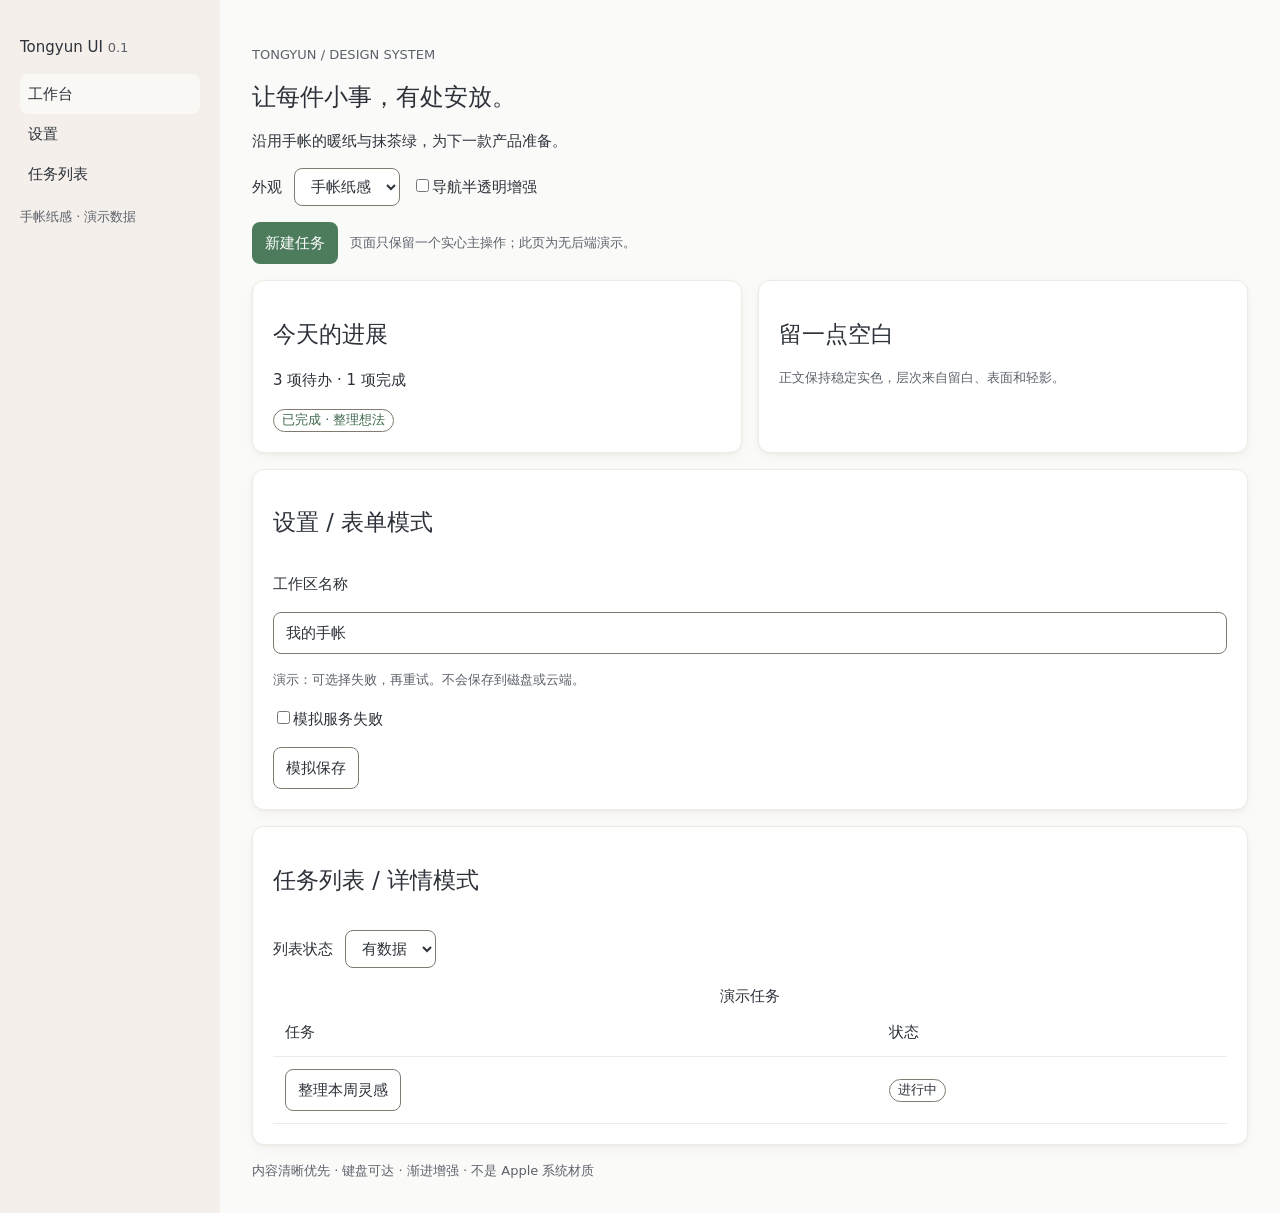
==== design-system/examples/index.html @ b2ad3ff0 "feat(scaffold): integrate lightweight Tongyun UI design system" ====
<!doctype html>
<html lang="zh-CN" data-ty-theme="paper" data-ty-material="solid">
<meta charset="utf-8"><meta name="viewport" content="width=device-width,initial-scale=1"><title>Tongyun UI · v0.1</title>
<link rel="stylesheet" href="../tokens/tokens.css"><link rel="stylesheet" href="../components/ui.css">
<body class="ty-root" style="margin:0"><div class="ty-shell">
<nav class="ty-sidebar ty-chrome" aria-label="主导航"><p>Tongyun UI <span class="ty-muted">0.1</span></p><a href="#workspace" aria-current="page">工作台</a><a href="#settings">设置</a><a href="#tasks">任务列表</a><p class="ty-muted">手帐纸感 · 演示数据</p></nav>
<main class="ty-main ty-stack"><header id="workspace"><p class="ty-muted">TONGYUN / DESIGN SYSTEM</p><h1>让每件小事，有处安放。</h1><p>沿用手帐的暖纸与抹茶绿，为下一款产品准备。</p><div class="ty-row"><label for="theme">外观</label><select class="ty-select" style="width:auto" id="theme"><option value="paper">手帐纸感</option><option value="paper-dark">手帐深色</option><option value="desktop">桌面暖炭</option><option value="cloud">云芽阅读</option></select><label><input id="material" type="checkbox">导航半透明增强</label></div></header>
<div class="ty-row"><button class="ty-button" data-variant="primary" id="open">新建任务</button><span class="ty-muted">页面只保留一个实心主操作；此页为无后端演示。</span></div>
<div class="ty-grid"><section class="ty-card"><h2>今天的进展</h2><p>3 项待办 · 1 项完成</p><span class="ty-status" data-state="done">已完成 · 整理想法</span></section><section class="ty-card"><h2>留一点空白</h2><p class="ty-muted">正文保持稳定实色，层次来自留白、表面和轻影。</p></section></div>
<section id="settings" class="ty-card ty-stack" aria-labelledby="settings-title"><h2 id="settings-title">设置 / 表单模式</h2><form id="form" class="ty-stack"><label for="name">工作区名称</label><input class="ty-input" id="name" name="name" value="我的手帐" required aria-describedby="name-help feedback"><span id="name-help" class="ty-muted">演示：可选择失败，再重试。不会保存到磁盘或云端。</span><label><input id="fail" type="checkbox">模拟服务失败</label><div class="ty-row"><button class="ty-button" id="save" type="submit">模拟保存</button><p id="feedback" role="status" aria-live="polite"></p></div></form></section>
<section id="tasks" class="ty-card ty-stack" aria-labelledby="tasks-title"><h2 id="tasks-title">任务列表 / 详情模式</h2><div class="ty-row"><label for="state">列表状态</label><select class="ty-select" style="width:auto" id="state"><option value="ready">有数据</option><option value="loading">加载中</option><option value="empty">空状态</option><option value="error">失败</option></select></div><div id="results" aria-live="polite"></div><section id="detail" class="ty-card" hidden tabindex="-1"><h3>详情 · 整理本周灵感</h3><p>演示任务，不关联真实手帐数据。</p><button id="back" class="ty-button">返回列表</button></section></section>
<footer class="ty-muted">内容清晰优先 · 键盘可达 · 渐进增强 · 不是 Apple 系统材质</footer>
</main></div>
<dialog class="ty-dialog" aria-labelledby="dialog-title" id="dialog"><form method="dialog" class="ty-stack"><h2 id="dialog-title">新建任务 · 演示</h2><label for="task-title">任务标题</label><input class="ty-input" id="task-title" autofocus placeholder="写下一个想法"><p class="ty-muted">此处只演示对话框与焦点恢复，不提交任务。</p><button class="ty-button" value="close">关闭</button></form></dialog>
<script type="module">
const $=s=>document.querySelector(s); const root=document.documentElement;
$('#theme').addEventListener('change',e=>root.dataset.tyTheme=e.target.value);
$('#material').addEventListener('change',e=>root.dataset.tyMaterial=e.target.checked?'translucent':'solid');
$('#open').addEventListener('click',()=>$('#dialog').showModal());
$('#dialog').addEventListener('close',()=>$('#open').focus());
$('#form').addEventListener('submit',async e=>{e.preventDefault();const button=$('#save');if(button.disabled)return;const fail=$('#fail').checked;button.disabled=true;button.setAttribute('aria-busy','true');$('#form').setAttribute('aria-busy','true');$('#feedback').textContent='模拟处理中…';await new Promise(r=>setTimeout(r,300));$('#feedback').textContent=fail?'模拟失败：输入已保留，请取消失败选项后重试。':'模拟完成：未连接后端，未持久化。';$('#feedback').className=fail?'ty-error':'';button.disabled=false;button.removeAttribute('aria-busy');$('#form').removeAttribute('aria-busy');});
const ready='<div class="ty-table-wrap"><table class="ty-table"><caption>演示任务</caption><thead><tr><th scope="col">任务</th><th scope="col">状态</th></tr></thead><tbody><tr><td><button class="ty-button" id="detail-open">整理本周灵感</button></td><td><span class="ty-status">进行中</span></td></tr></tbody></table></div>';
function render(){const state=$('#state').value;$('#results').setAttribute('aria-busy',String(state==='loading'));$('#results').innerHTML=state==='ready'?ready:state==='empty'?'<p>暂无任务。可以从页面上方新建任务。</p>':state==='loading'?'<p role="status">正在加载演示任务…</p>':'<p class="ty-error">模拟加载失败，当前设置已保留。</p><button class="ty-button" id="retry">重试</button>';$('#detail').hidden=true;}
$('#state').addEventListener('change',render);$('#results').addEventListener('click',e=>{if(e.target.id==='retry'){$('#state').value='ready';render();$('#detail-open').focus();}if(e.target.id==='detail-open'){$('#detail').hidden=false;$('#detail').focus();}});$('#back').addEventListener('click',()=>{$('#detail').hidden=true;$('#detail-open').focus();});render();
</script></body></html>
---- design-system/tokens/tokens.css ----
/* Generated by scripts/build-tokens.mjs; edit tokens.json. No global theme default. */
:where([data-ty-theme]) {
  --ty-font-sans: system-ui, -apple-system, "PingFang SC", "Microsoft YaHei", sans-serif;
  --ty-font-mono: ui-monospace, "SF Mono", Menlo, Consolas, "PingFang SC", "Microsoft YaHei";
  --ty-space-1: 4px;
  --ty-space-2: 8px;
  --ty-space-3: 12px;
  --ty-space-4: 16px;
  --ty-space-5: 20px;
  --ty-space-6: 24px;
  --ty-space-8: 32px;
  --ty-radius-control: 8px;
  --ty-radius-card: 12px;
  --ty-radius-panel: 20px;
  --ty-radius-pill: 999px;
  --ty-text-meta: 0.8125rem;
  --ty-text-body: 0.9375rem;
  --ty-text-title: 1.5rem;
  --ty-duration-fast: 100ms;
  --ty-duration-normal: 200ms;
  --ty-duration-slow: 300ms;
  --ty-ease: cubic-bezier(0.4, 0, 0.2, 1);
  --ty-control-height: 36px;
  --ty-target-touch: 44px;
  --ty-button-bg: var(--ty-accent);
  --ty-button-hover: var(--ty-accent-hover);
  --ty-button-text: var(--ty-on-accent);
  --ty-input-border: var(--ty-control-border);
  --ty-card-bg: var(--ty-card);
}
[data-ty-theme="paper"] {
  --ty-palette-paper-canvas: #FAFAF8;
  --ty-palette-paper-surface: #F4EFEA;
  --ty-palette-paper-card: #FFFFFF;
  --ty-palette-paper-raised: #FAF8F5;
  --ty-palette-paper-text: #2D323A;
  --ty-palette-paper-muted: #5C626B;
  --ty-palette-paper-border: #EFEBE4;
  --ty-palette-paper-control-border: #817A70;
  --ty-palette-paper-accent: #4D7C5D;
  --ty-palette-paper-accent-hover: #3F684C;
  --ty-palette-paper-on-accent: #FFFFFF;
  --ty-palette-paper-danger: #9C3541;
  --ty-palette-paper-success: #3F684C;
  --ty-palette-paper-shadow: 0 1px 3px #4632140A, 0 4px 12px -2px #4632140F;
  --ty-canvas: var(--ty-palette-paper-canvas);
  --ty-surface: var(--ty-palette-paper-surface);
  --ty-card: var(--ty-palette-paper-card);
  --ty-raised: var(--ty-palette-paper-raised);
  --ty-text: var(--ty-palette-paper-text);
  --ty-muted: var(--ty-palette-paper-muted);
  --ty-border: var(--ty-palette-paper-border);
  --ty-control-border: var(--ty-palette-paper-control-border);
  --ty-accent: var(--ty-palette-paper-accent);
  --ty-accent-hover: var(--ty-palette-paper-accent-hover);
  --ty-on-accent: var(--ty-palette-paper-on-accent);
  --ty-danger: var(--ty-palette-paper-danger);
  --ty-success: var(--ty-palette-paper-success);
  --ty-shadow: var(--ty-palette-paper-shadow);
}
[data-ty-theme="paper-dark"] {
  --ty-palette-paper-dark-canvas: #121214;
  --ty-palette-paper-dark-surface: #16171B;
  --ty-palette-paper-dark-card: #1E1F23;
  --ty-palette-paper-dark-raised: #252830;
  --ty-palette-paper-dark-text: #E3E4E6;
  --ty-palette-paper-dark-muted: #B2B5BD;
  --ty-palette-paper-dark-border: #FFFFFF14;
  --ty-palette-paper-dark-control-border: #858891;
  --ty-palette-paper-dark-accent: #78C496;
  --ty-palette-paper-dark-accent-hover: #91D3AA;
  --ty-palette-paper-dark-on-accent: #121214;
  --ty-palette-paper-dark-danger: #F2A1A9;
  --ty-palette-paper-dark-success: #91D3AA;
  --ty-palette-paper-dark-shadow: 0 4px 14px #00000040;
  --ty-canvas: var(--ty-palette-paper-dark-canvas);
  --ty-surface: var(--ty-palette-paper-dark-surface);
  --ty-card: var(--ty-palette-paper-dark-card);
  --ty-raised: var(--ty-palette-paper-dark-raised);
  --ty-text: var(--ty-palette-paper-dark-text);
  --ty-muted: var(--ty-palette-paper-dark-muted);
  --ty-border: var(--ty-palette-paper-dark-border);
  --ty-control-border: var(--ty-palette-paper-dark-control-border);
  --ty-accent: var(--ty-palette-paper-dark-accent);
  --ty-accent-hover: var(--ty-palette-paper-dark-accent-hover);
  --ty-on-accent: var(--ty-palette-paper-dark-on-accent);
  --ty-danger: var(--ty-palette-paper-dark-danger);
  --ty-success: var(--ty-palette-paper-dark-success);
  --ty-shadow: var(--ty-palette-paper-dark-shadow);
}
[data-ty-theme="desktop"] {
  --ty-palette-desktop-canvas: #1A1714;
  --ty-palette-desktop-surface: #221F1B;
  --ty-palette-desktop-card: #2A2622;
  --ty-palette-desktop-raised: #342F2A;
  --ty-palette-desktop-text: #F6F0E6;
  --ty-palette-desktop-muted: #C4B8A8;
  --ty-palette-desktop-border: #3E3832;
  --ty-palette-desktop-control-border: #9A8E80;
  --ty-palette-desktop-accent: #A4C48C;
  --ty-palette-desktop-accent-hover: #7EA56A;
  --ty-palette-desktop-on-accent: #1A1714;
  --ty-palette-desktop-danger: #F2A1A9;
  --ty-palette-desktop-success: #C5D7B6;
  --ty-palette-desktop-shadow: none;
  --ty-canvas: var(--ty-palette-desktop-canvas);
  --ty-surface: var(--ty-palette-desktop-surface);
  --ty-card: var(--ty-palette-desktop-card);
  --ty-raised: var(--ty-palette-desktop-raised);
  --ty-text: var(--ty-palette-desktop-text);
  --ty-muted: var(--ty-palette-desktop-muted);
  --ty-border: var(--ty-palette-desktop-border);
  --ty-control-border: var(--ty-palette-desktop-control-border);
  --ty-accent: var(--ty-palette-desktop-accent);
  --ty-accent-hover: var(--ty-palette-desktop-accent-hover);
  --ty-on-accent: var(--ty-palette-desktop-on-accent);
  --ty-danger: var(--ty-palette-desktop-danger);
  --ty-success: var(--ty-palette-desktop-success);
  --ty-shadow: var(--ty-palette-desktop-shadow);
}
[data-ty-theme="cloud"] {
  --ty-palette-cloud-canvas: #FCF4E1;
  --ty-palette-cloud-surface: #F3E6CC;
  --ty-palette-cloud-card: #FFFBF3;
  --ty-palette-cloud-raised: #FFFFFF;
  --ty-palette-cloud-text: #2C261C;
  --ty-palette-cloud-muted: #5C5144;
  --ty-palette-cloud-border: #E4D3B8;
  --ty-palette-cloud-control-border: #8A7B6A;
  --ty-palette-cloud-accent: #FDC89C;
  --ty-palette-cloud-accent-hover: #E8B888;
  --ty-palette-cloud-on-accent: #2C261C;
  --ty-palette-cloud-danger: #9C3541;
  --ty-palette-cloud-success: #3F5A30;
  --ty-palette-cloud-shadow: none;
  --ty-canvas: var(--ty-palette-cloud-canvas);
  --ty-surface: var(--ty-palette-cloud-surface);
  --ty-card: var(--ty-palette-cloud-card);
  --ty-raised: var(--ty-palette-cloud-raised);
  --ty-text: var(--ty-palette-cloud-text);
  --ty-muted: var(--ty-palette-cloud-muted);
  --ty-border: var(--ty-palette-cloud-border);
  --ty-control-border: var(--ty-palette-cloud-control-border);
  --ty-accent: var(--ty-palette-cloud-accent);
  --ty-accent-hover: var(--ty-palette-cloud-accent-hover);
  --ty-on-accent: var(--ty-palette-cloud-on-accent);
  --ty-danger: var(--ty-palette-cloud-danger);
  --ty-success: var(--ty-palette-cloud-success);
  --ty-shadow: var(--ty-palette-cloud-shadow);
}
---- design-system/components/ui.css ----
/* Opt-in scope. No body reset, no changes to existing applications. */
.ty-root { background:var(--ty-canvas); color:var(--ty-text); font:400 var(--ty-text-body)/1.6 var(--ty-font-sans); }
.ty-root *, .ty-root *::before, .ty-root *::after { box-sizing:border-box; }
.ty-root h1, .ty-root h2, .ty-root h3 { font-weight:500; line-height:1.3; }
.ty-root h1 { font-size:var(--ty-text-title); }
.ty-muted { color:var(--ty-muted); font-size:var(--ty-text-meta); }
.ty-stack { display:grid; gap:var(--ty-space-4); }
.ty-row { display:flex; align-items:center; flex-wrap:wrap; gap:var(--ty-space-3); }
.ty-card { background:var(--ty-card-bg); border:1px solid var(--ty-border); border-radius:var(--ty-radius-card); padding:var(--ty-space-5); box-shadow:var(--ty-shadow); min-width:0; overflow-wrap:anywhere; }
.ty-button, .ty-input, .ty-select { font:inherit; color:var(--ty-text); background:var(--ty-card); border:1px solid var(--ty-control-border); border-radius:var(--ty-radius-control); min-height:var(--ty-control-height); padding:var(--ty-space-2) var(--ty-space-3); }
.ty-button { cursor:pointer; display:inline-flex; align-items:center; justify-content:center; gap:var(--ty-space-2); font-weight:500; transition:background-color var(--ty-duration-fast) var(--ty-ease); }
.ty-button[data-variant="primary"] { color:var(--ty-button-text); background:var(--ty-button-bg); border-color:transparent; }
.ty-button[data-variant="primary"]:hover:enabled { background:var(--ty-button-hover); }
.ty-button[data-variant="danger"] { color:var(--ty-danger); }
.ty-button:disabled, .ty-input:disabled { cursor:not-allowed; opacity:.6; }
.ty-root :where(button,input,select,textarea,a,summary):focus-visible { outline:2px solid var(--ty-text); outline-offset:3px; }
.ty-input, .ty-select { width:100%; }
.ty-input[aria-invalid="true"] { border-color:var(--ty-danger); }
.ty-error { color:var(--ty-danger); }
.ty-status { display:inline-flex; gap:var(--ty-space-2); align-items:center; border:1px solid var(--ty-control-border); border-radius:var(--ty-radius-pill); padding:0 var(--ty-space-2); font-size:var(--ty-text-meta); }
.ty-status[data-state="done"] { color:var(--ty-success); }
.ty-status[data-state="error"] { color:var(--ty-danger); }
.ty-shell { display:grid; grid-template-columns:220px minmax(0,1fr); min-height:100vh; }
.ty-sidebar { background:var(--ty-surface); padding:var(--ty-space-5); }
.ty-sidebar a { display:block; padding:var(--ty-space-2); color:var(--ty-text); text-decoration:none; border-radius:var(--ty-radius-control); }
.ty-sidebar a[aria-current="page"] { background:var(--ty-raised); }
.ty-main { min-width:0; padding:var(--ty-space-8); }
.ty-grid { display:grid; grid-template-columns:repeat(auto-fit,minmax(min(100%,280px),1fr)); gap:var(--ty-space-4); }
.ty-table-wrap { overflow:auto; }
.ty-table { width:100%; border-collapse:collapse; text-align:left; }
.ty-table th, .ty-table td { padding:var(--ty-space-3); border-bottom:1px solid var(--ty-border); white-space:nowrap; }
.ty-table th { font-weight:500; }
.ty-dialog { background:var(--ty-card); color:var(--ty-text); border:1px solid var(--ty-control-border); border-radius:var(--ty-radius-panel); padding:var(--ty-space-6); width:min(90vw,480px); max-height:85vh; overflow:auto; }
.ty-dialog::backdrop { background:#0008; }
/* Web enhancement, deliberately NOT Liquid Glass. Solid is the default. */
.ty-chrome { background:var(--ty-surface); }
@supports ((backdrop-filter:blur(12px)) or (-webkit-backdrop-filter:blur(12px))) {
 [data-ty-material="translucent"] .ty-chrome { background:color-mix(in srgb,var(--ty-surface) 94%,transparent); -webkit-backdrop-filter:blur(12px); backdrop-filter:blur(12px); }
}
@media (prefers-reduced-transparency:reduce), (prefers-contrast:more) {
 [data-ty-material] .ty-chrome { background:var(--ty-surface); -webkit-backdrop-filter:none; backdrop-filter:none; }
}
[data-ty-material="solid"] .ty-chrome { background:var(--ty-surface); -webkit-backdrop-filter:none; backdrop-filter:none; }
@media (prefers-reduced-motion:reduce) {
 .ty-root *, .ty-root *::before, .ty-root *::after { animation:none !important; transition:none !important; scroll-behavior:auto !important; }
}
@media (pointer:coarse) { .ty-button,.ty-input,.ty-select,.ty-sidebar a { min-height:var(--ty-target-touch); } }
@media (max-width:720px) { .ty-shell { grid-template-columns:minmax(0,1fr); } .ty-main { padding:var(--ty-space-4); } .ty-sidebar { display:flex; flex-wrap:wrap; gap:var(--ty-space-2); } }
@media (forced-colors:active) { [data-ty-material] .ty-chrome { background:Canvas; -webkit-backdrop-filter:none; backdrop-filter:none; } .ty-button,.ty-input,.ty-select,.ty-status { border:1px solid ButtonText; } .ty-root :focus-visible { outline-color:Highlight; } }
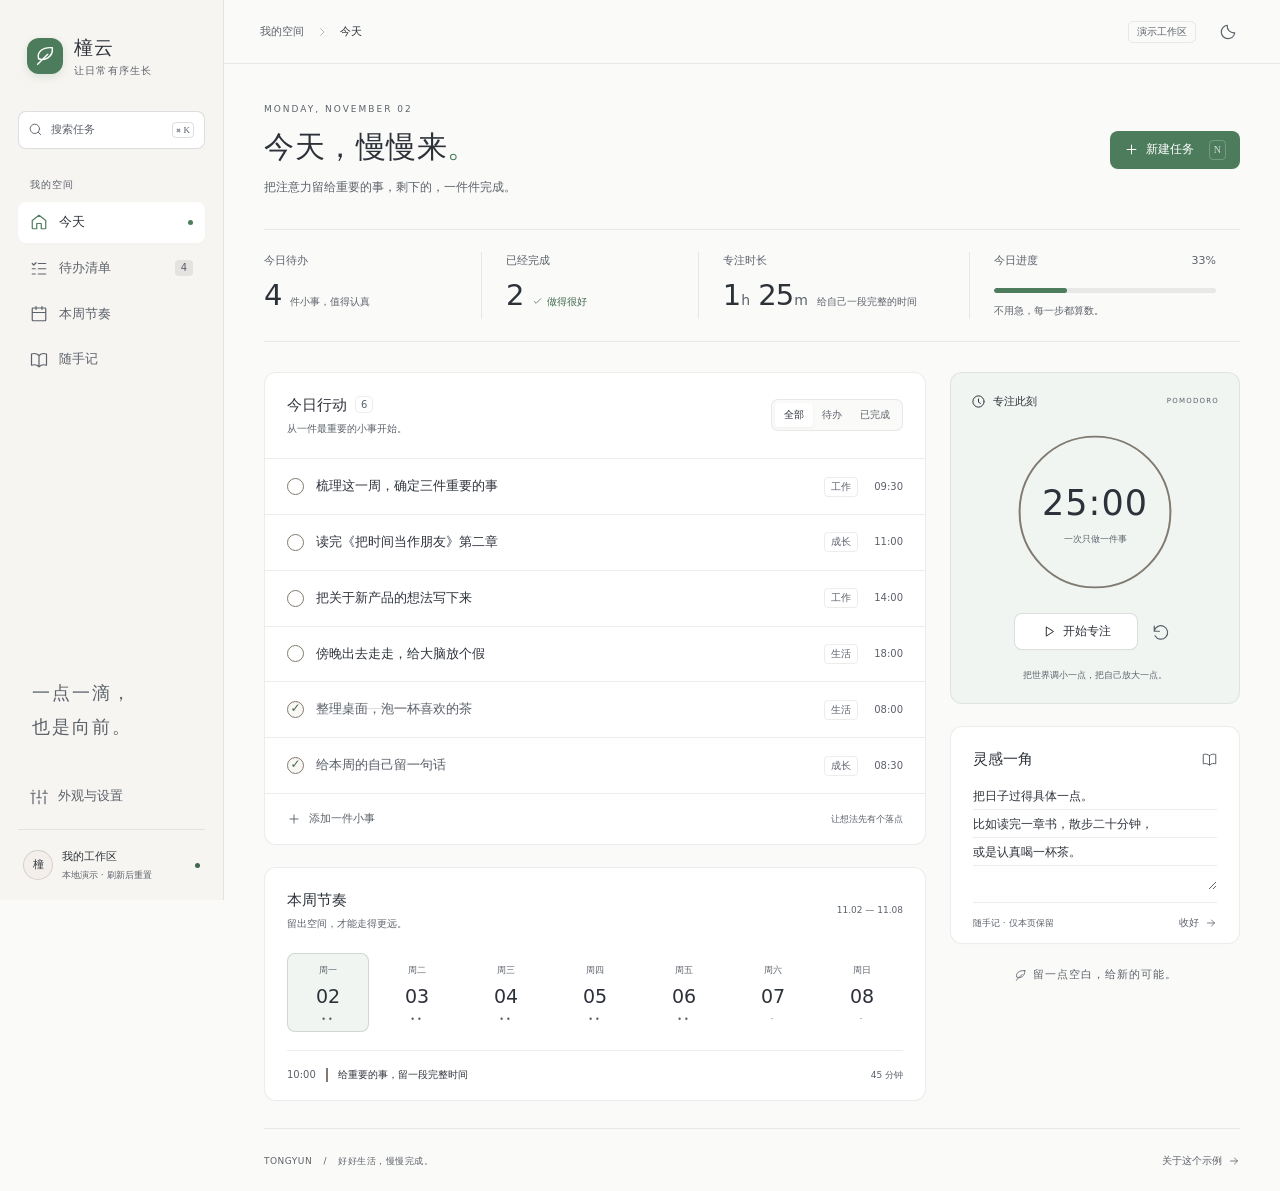
==== commit 3316ac9a: "feat(ui): refine planner workspace composition and interactions" ====
--- a/design-system/examples/index.html
+++ b/design-system/examples/index.html
@@ -1,25 +1,1065 @@
 <!doctype html>
 <html lang="zh-CN" data-ty-theme="paper" data-ty-material="solid">
-<meta charset="utf-8"><meta name="viewport" content="width=device-width,initial-scale=1"><title>Tongyun UI · v0.1</title>
-<link rel="stylesheet" href="../tokens/tokens.css"><link rel="stylesheet" href="../components/ui.css">
-<body class="ty-root" style="margin:0"><div class="ty-shell">
-<nav class="ty-sidebar ty-chrome" aria-label="主导航"><p>Tongyun UI <span class="ty-muted">0.1</span></p><a href="#workspace" aria-current="page">工作台</a><a href="#settings">设置</a><a href="#tasks">任务列表</a><p class="ty-muted">手帐纸感 · 演示数据</p></nav>
-<main class="ty-main ty-stack"><header id="workspace"><p class="ty-muted">TONGYUN / DESIGN SYSTEM</p><h1>让每件小事，有处安放。</h1><p>沿用手帐的暖纸与抹茶绿，为下一款产品准备。</p><div class="ty-row"><label for="theme">外观</label><select class="ty-select" style="width:auto" id="theme"><option value="paper">手帐纸感</option><option value="paper-dark">手帐深色</option><option value="desktop">桌面暖炭</option><option value="cloud">云芽阅读</option></select><label><input id="material" type="checkbox">导航半透明增强</label></div></header>
-<div class="ty-row"><button class="ty-button" data-variant="primary" id="open">新建任务</button><span class="ty-muted">页面只保留一个实心主操作；此页为无后端演示。</span></div>
-<div class="ty-grid"><section class="ty-card"><h2>今天的进展</h2><p>3 项待办 · 1 项完成</p><span class="ty-status" data-state="done">已完成 · 整理想法</span></section><section class="ty-card"><h2>留一点空白</h2><p class="ty-muted">正文保持稳定实色，层次来自留白、表面和轻影。</p></section></div>
-<section id="settings" class="ty-card ty-stack" aria-labelledby="settings-title"><h2 id="settings-title">设置 / 表单模式</h2><form id="form" class="ty-stack"><label for="name">工作区名称</label><input class="ty-input" id="name" name="name" value="我的手帐" required aria-describedby="name-help feedback"><span id="name-help" class="ty-muted">演示：可选择失败，再重试。不会保存到磁盘或云端。</span><label><input id="fail" type="checkbox">模拟服务失败</label><div class="ty-row"><button class="ty-button" id="save" type="submit">模拟保存</button><p id="feedback" role="status" aria-live="polite"></p></div></form></section>
-<section id="tasks" class="ty-card ty-stack" aria-labelledby="tasks-title"><h2 id="tasks-title">任务列表 / 详情模式</h2><div class="ty-row"><label for="state">列表状态</label><select class="ty-select" style="width:auto" id="state"><option value="ready">有数据</option><option value="loading">加载中</option><option value="empty">空状态</option><option value="error">失败</option></select></div><div id="results" aria-live="polite"></div><section id="detail" class="ty-card" hidden tabindex="-1"><h3>详情 · 整理本周灵感</h3><p>演示任务，不关联真实手帐数据。</p><button id="back" class="ty-button">返回列表</button></section></section>
-<footer class="ty-muted">内容清晰优先 · 键盘可达 · 渐进增强 · 不是 Apple 系统材质</footer>
-</main></div>
-<dialog class="ty-dialog" aria-labelledby="dialog-title" id="dialog"><form method="dialog" class="ty-stack"><h2 id="dialog-title">新建任务 · 演示</h2><label for="task-title">任务标题</label><input class="ty-input" id="task-title" autofocus placeholder="写下一个想法"><p class="ty-muted">此处只演示对话框与焦点恢复，不提交任务。</p><button class="ty-button" value="close">关闭</button></form></dialog>
-<script type="module">
-const $=s=>document.querySelector(s); const root=document.documentElement;
-$('#theme').addEventListener('change',e=>root.dataset.tyTheme=e.target.value);
-$('#material').addEventListener('change',e=>root.dataset.tyMaterial=e.target.checked?'translucent':'solid');
-$('#open').addEventListener('click',()=>$('#dialog').showModal());
-$('#dialog').addEventListener('close',()=>$('#open').focus());
-$('#form').addEventListener('submit',async e=>{e.preventDefault();const button=$('#save');if(button.disabled)return;const fail=$('#fail').checked;button.disabled=true;button.setAttribute('aria-busy','true');$('#form').setAttribute('aria-busy','true');$('#feedback').textContent='模拟处理中…';await new Promise(r=>setTimeout(r,300));$('#feedback').textContent=fail?'模拟失败：输入已保留，请取消失败选项后重试。':'模拟完成：未连接后端，未持久化。';$('#feedback').className=fail?'ty-error':'';button.disabled=false;button.removeAttribute('aria-busy');$('#form').removeAttribute('aria-busy');});
-const ready='<div class="ty-table-wrap"><table class="ty-table"><caption>演示任务</caption><thead><tr><th scope="col">任务</th><th scope="col">状态</th></tr></thead><tbody><tr><td><button class="ty-button" id="detail-open">整理本周灵感</button></td><td><span class="ty-status">进行中</span></td></tr></tbody></table></div>';
-function render(){const state=$('#state').value;$('#results').setAttribute('aria-busy',String(state==='loading'));$('#results').innerHTML=state==='ready'?ready:state==='empty'?'<p>暂无任务。可以从页面上方新建任务。</p>':state==='loading'?'<p role="status">正在加载演示任务…</p>':'<p class="ty-error">模拟加载失败，当前设置已保留。</p><button class="ty-button" id="retry">重试</button>';$('#detail').hidden=true;}
-$('#state').addEventListener('change',render);$('#results').addEventListener('click',e=>{if(e.target.id==='retry'){$('#state').value='ready';render();$('#detail-open').focus();}if(e.target.id==='detail-open'){$('#detail').hidden=false;$('#detail').focus();}});$('#back').addEventListener('click',()=>{$('#detail').hidden=true;$('#detail-open').focus();});render();
-</script></body></html>
+  <head>
+    <meta charset="utf-8" />
+    <meta name="viewport" content="width=device-width,initial-scale=1" />
+    <title>橦云 · 今日工作台</title>
+    <link rel="stylesheet" href="../tokens/tokens.css" />
+    <link rel="stylesheet" href="../components/ui.css" />
+    <link rel="stylesheet" href="../patterns/workspace.css" />
+  </head>
+  <body class="ty-root workspace">
+    <aside class="rail">
+      <a href="#today" class="brand" aria-label="橦云，回到今天"
+        ><span class="brand-mark"
+          ><svg
+            class="icon"
+            viewBox="0 0 24 24"
+            fill="none"
+            stroke="currentColor"
+            stroke-width="1.6"
+            stroke-linecap="round"
+            stroke-linejoin="round"
+            aria-hidden="true"
+          >
+            <path
+              d="M20 3C9 2 3 8 5 15c7 3 16-2 15-12ZM4 21 15 10"
+            /></svg></span
+        ><span>橦云<span class="brand-sub">让日常有序生长</span></span></a
+      >
+      <button class="search-trigger" id="search-open" aria-label="搜索任务">
+        <svg
+          class="icon"
+          viewBox="0 0 24 24"
+          fill="none"
+          stroke="currentColor"
+          stroke-width="1.6"
+          stroke-linecap="round"
+          stroke-linejoin="round"
+          aria-hidden="true"
+        >
+          <path d="m20 20-4-4M18 10a8 8 0 1 1-16 0 8 8 0 0 1 16 0" /></svg
+        ><span>搜索任务</span><kbd>⌘ K</kbd>
+      </button>
+      <div class="nav-caption">我的空间</div>
+      <nav aria-label="工作区">
+        <a href="#today" aria-label="今天" aria-current="page"
+          ><svg
+            class="icon"
+            viewBox="0 0 24 24"
+            fill="none"
+            stroke="currentColor"
+            stroke-width="1.6"
+            stroke-linecap="round"
+            stroke-linejoin="round"
+            aria-hidden="true"
+          >
+            <path
+              d="M3 10 12 3l9 7v10a1 1 0 0 1-1 1h-5v-7H9v7H4a1 1 0 0 1-1-1Z"
+            /></svg
+          ><span>今天</span><span class="nav-dot"></span></a
+        ><a href="#tasks" aria-label="待办清单"
+          ><svg
+            class="icon"
+            viewBox="0 0 24 24"
+            fill="none"
+            stroke="currentColor"
+            stroke-width="1.6"
+            stroke-linecap="round"
+            stroke-linejoin="round"
+            aria-hidden="true"
+          >
+            <path d="m3 6 2 2 3-3M11 6h10M3 13h4m4 0h10M3 20h4m4 0h10" /></svg
+          ><span>待办清单</span
+          ><span class="nav-count" id="nav-count">4</span></a
+        ><a href="#week" aria-label="本周节奏"
+          ><svg
+            class="icon"
+            viewBox="0 0 24 24"
+            fill="none"
+            stroke="currentColor"
+            stroke-width="1.6"
+            stroke-linecap="round"
+            stroke-linejoin="round"
+            aria-hidden="true"
+          >
+            <path
+              d="M8 2v4m8-4v4M3 10h18M4 4h16a1 1 0 0 1 1 1v15a1 1 0 0 1-1 1H4a1 1 0 0 1-1-1V5a1 1 0 0 1 1-1"
+            /></svg
+          ><span>本周节奏</span></a
+        ><a href="#notes" aria-label="随手记"
+          ><svg
+            class="icon"
+            viewBox="0 0 24 24"
+            fill="none"
+            stroke="currentColor"
+            stroke-width="1.6"
+            stroke-linecap="round"
+            stroke-linejoin="round"
+            aria-hidden="true"
+          >
+            <path
+              d="M12 6c-3-3-7-3-10-2v15c3-1 7-1 10 2m0-15c3-3 7-3 10-2v15c-3-1-7-1-10 2V6"
+            /></svg
+          ><span>随手记</span></a
+        >
+      </nav>
+      <div class="rail-bottom">
+        <div class="little-note">一点一滴，<br />也是向前。</div>
+        <button
+          class="rail-settings"
+          id="settings-open"
+          aria-label="外观与设置"
+        >
+          <svg
+            class="icon"
+            viewBox="0 0 24 24"
+            fill="none"
+            stroke="currentColor"
+            stroke-width="1.6"
+            stroke-linecap="round"
+            stroke-linejoin="round"
+            aria-hidden="true"
+          >
+            <path
+              d="M4 21V7m0-4v1m8 17v-4m0-4V3m8 18V11m0-4V3M1 7h6m2 6h6m2-6h6"
+            /></svg
+          ><span>外观与设置</span>
+        </button>
+        <div class="profile">
+          <span class="avatar">橦</span>
+          <div>我的工作区<span>本地演示 · 刷新后重置</span></div>
+          <span class="profile-dot" aria-hidden="true"></span>
+        </div>
+      </div>
+    </aside>
+    <div class="stage">
+      <header class="topbar">
+        <div class="breadcrumb">
+          我的空间
+          <svg
+            class="icon"
+            viewBox="0 0 24 24"
+            fill="none"
+            stroke="currentColor"
+            stroke-width="1.6"
+            stroke-linecap="round"
+            stroke-linejoin="round"
+            aria-hidden="true"
+          >
+            <path d="m9 5 7 7-7 7" />
+          </svg>
+          <span>今天</span>
+        </div>
+        <div class="topbar-actions">
+          <span class="demo-badge">演示工作区</span
+          ><button
+            id="theme-toggle"
+            class="icon-button"
+            aria-label="切换深色外观"
+          >
+            <svg
+              class="icon"
+              viewBox="0 0 24 24"
+              fill="none"
+              stroke="currentColor"
+              stroke-width="1.6"
+              stroke-linecap="round"
+              stroke-linejoin="round"
+              aria-hidden="true"
+            >
+              <path d="M21 13a9 9 0 0 1-10-10A9 9 0 1 0 21 13Z" />
+            </svg>
+          </button>
+        </div>
+      </header>
+      <main id="today">
+        <div class="greeting">
+          <div>
+            <div class="eyebrow">MONDAY, NOVEMBER 02</div>
+            <h1>今天，慢慢来<span class="heading-dot">。</span></h1>
+            <p>把注意力留给重要的事，剩下的，一件件完成。</p>
+          </div>
+          <button id="open" class="ty-button" data-variant="primary">
+            <svg
+              class="icon"
+              viewBox="0 0 24 24"
+              fill="none"
+              stroke="currentColor"
+              stroke-width="1.6"
+              stroke-linecap="round"
+              stroke-linejoin="round"
+              aria-hidden="true"
+            >
+              <path d="M12 5v14M5 12h14" /></svg
+            >新建任务 <kbd>N</kbd>
+          </button>
+        </div>
+        <section class="overview" aria-label="今日概览">
+          <div class="metric">
+            <span>今日待办</span>
+            <div>
+              <strong id="remaining">4</strong><span>件小事，值得认真</span>
+            </div>
+          </div>
+          <div class="metric">
+            <span>已经完成</span>
+            <div>
+              <strong id="completed">2</strong
+              ><span class="metric-trend"
+                ><svg
+                  class="icon"
+                  viewBox="0 0 24 24"
+                  fill="none"
+                  stroke="currentColor"
+                  stroke-width="1.6"
+                  stroke-linecap="round"
+                  stroke-linejoin="round"
+                  aria-hidden="true"
+                >
+                  <path d="m5 12 4 4L19 6" />
+                </svg>
+                做得很好</span
+              >
+            </div>
+          </div>
+          <div class="metric">
+            <span>专注时长</span>
+            <div>
+              <strong
+                >1<span class="unit">h</span> 25<span class="unit"
+                  >m</span
+                ></strong
+              ><span>给自己一段完整的时间</span>
+            </div>
+          </div>
+          <div class="metric progress-metric">
+            <span>今日进度 <span id="percent">33%</span></span>
+            <div class="progress-track">
+              <span id="progress-fill" style="width: 33%"></span>
+            </div>
+            <span class="metric-foot">不用急，每一步都算数。</span>
+          </div>
+        </section>
+        <div class="content-grid">
+          <div class="primary-column">
+            <section
+              class="panel task-panel"
+              id="tasks"
+              aria-labelledby="tasks-title"
+            >
+              <div class="section-heading">
+                <div>
+                  <h2 id="tasks-title">
+                    今日行动 <span class="count-badge" id="task-count">6</span>
+                  </h2>
+                  <p>从一件最重要的小事开始。</p>
+                </div>
+                <div class="segmented" role="group" aria-label="任务筛选">
+                  <button aria-pressed="true" data-filter="all">全部</button
+                  ><button aria-pressed="false" data-filter="todo">待办</button
+                  ><button aria-pressed="false" data-filter="done">
+                    已完成
+                  </button>
+                </div>
+              </div>
+              <div class="task-list" id="results" aria-live="polite"></div>
+              <button class="add-row" id="add-inline">
+                <svg
+                  class="icon"
+                  viewBox="0 0 24 24"
+                  fill="none"
+                  stroke="currentColor"
+                  stroke-width="1.6"
+                  stroke-linecap="round"
+                  stroke-linejoin="round"
+                  aria-hidden="true"
+                >
+                  <path d="M12 5v14M5 12h14" />
+                </svg>
+                添加一件小事 <span>让想法先有个落点</span>
+              </button>
+            </section>
+            <section
+              class="panel week-panel"
+              id="week"
+              aria-labelledby="week-title"
+            >
+              <div class="section-heading">
+                <div>
+                  <h2 id="week-title">本周节奏</h2>
+                  <p>留出空间，才能走得更远。</p>
+                </div>
+                <span class="quiet-label">11.02 — 11.08</span>
+              </div>
+              <div class="week-days">
+                <button class="day selected" aria-pressed="true" data-day="0">
+                  <span>周一</span><strong>02</strong
+                  ><span class="day-marks">••</span></button
+                ><button class="day" aria-pressed="false" data-day="1">
+                  <span>周二</span><strong>03</strong
+                  ><span class="day-marks">••</span></button
+                ><button class="day" aria-pressed="false" data-day="2">
+                  <span>周三</span><strong>04</strong
+                  ><span class="day-marks">••</span></button
+                ><button class="day" aria-pressed="false" data-day="3">
+                  <span>周四</span><strong>05</strong
+                  ><span class="day-marks">••</span></button
+                ><button class="day" aria-pressed="false" data-day="4">
+                  <span>周五</span><strong>06</strong
+                  ><span class="day-marks">••</span></button
+                ><button class="day" aria-pressed="false" data-day="5">
+                  <span>周六</span><strong>07</strong
+                  ><span class="day-marks">·</span></button
+                ><button class="day" aria-pressed="false" data-day="6">
+                  <span>周日</span><strong>08</strong
+                  ><span class="day-marks">·</span>
+                </button>
+              </div>
+              <div class="day-agenda" id="agenda">
+                <span class="agenda-time">10:00</span
+                ><span class="agenda-line"></span
+                ><span>给重要的事，留一段完整时间</span
+                ><span class="quiet-label">45 分钟</span>
+              </div>
+            </section>
+          </div>
+          <aside class="secondary-column" aria-label="专注与记录">
+            <section class="focus-panel" aria-labelledby="focus-title">
+              <div class="focus-heading">
+                <span
+                  ><svg
+                    class="icon"
+                    viewBox="0 0 24 24"
+                    fill="none"
+                    stroke="currentColor"
+                    stroke-width="1.6"
+                    stroke-linecap="round"
+                    stroke-linejoin="round"
+                    aria-hidden="true"
+                  >
+                    <path d="M12 8v5l3 2M21 12a9 9 0 1 1-18 0 9 9 0 0 1 18 0" />
+                  </svg>
+                  专注此刻</span
+                ><span class="tiny-tag">POMODORO</span>
+              </div>
+              <div class="timer-face">
+                <svg viewBox="0 0 180 180" aria-hidden="true">
+                  <circle class="timer-track" cx="90" cy="90" r="78" />
+                  <circle
+                    class="timer-line"
+                    id="timer-ring"
+                    cx="90"
+                    cy="90"
+                    r="78"
+                  />
+                </svg>
+                <div>
+                  <span class="timer-value" id="timer">25:00</span
+                  ><span class="timer-label" id="timer-label"
+                    >一次只做一件事</span
+                  >
+                </div>
+              </div>
+              <div class="timer-controls">
+                <button class="ty-button" id="timer-start">
+                  <svg
+                    class="icon"
+                    viewBox="0 0 24 24"
+                    fill="none"
+                    stroke="currentColor"
+                    stroke-width="1.6"
+                    stroke-linecap="round"
+                    stroke-linejoin="round"
+                    aria-hidden="true"
+                  >
+                    <path d="m9 5 11 7-11 7Z" />
+                  </svg>
+                  开始专注</button
+                ><button
+                  class="icon-button"
+                  id="timer-reset"
+                  aria-label="重置计时"
+                >
+                  <svg
+                    class="icon"
+                    viewBox="0 0 24 24"
+                    fill="none"
+                    stroke="currentColor"
+                    stroke-width="1.6"
+                    stroke-linecap="round"
+                    stroke-linejoin="round"
+                    aria-hidden="true"
+                  >
+                    <path d="M3 11a9 9 0 1 1 1 6M3 4v7h7" />
+                  </svg>
+                </button>
+              </div>
+              <p class="focus-footer">把世界调小一点，把自己放大一点。</p>
+            </section>
+            <section class="panel note-panel" id="notes">
+              <div class="section-heading">
+                <h2>灵感一角</h2>
+                <svg
+                  class="icon"
+                  viewBox="0 0 24 24"
+                  fill="none"
+                  stroke="currentColor"
+                  stroke-width="1.6"
+                  stroke-linecap="round"
+                  stroke-linejoin="round"
+                  aria-hidden="true"
+                >
+                  <path
+                    d="M12 6c-3-3-7-3-10-2v15c3-1 7-1 10 2m0-15c3-3 7-3 10-2v15c-3-1-7-1-10 2V6"
+                  />
+                </svg>
+              </div>
+              <label class="sr-only" for="quick-note">写下一点想法</label
+              ><textarea
+                id="quick-note"
+                placeholder="此刻，有什么值得记下？"
+                maxlength="300"
+              >
+把日子过得具体一点。
+比如读完一章书，散步二十分钟，
+或是认真喝一杯茶。</textarea>
+              <div class="note-footer">
+                <span>随手记 · 仅本页保留</span
+                ><button id="note-save" class="text-button">
+                  收好
+                  <svg
+                    class="icon"
+                    viewBox="0 0 24 24"
+                    fill="none"
+                    stroke="currentColor"
+                    stroke-width="1.6"
+                    stroke-linecap="round"
+                    stroke-linejoin="round"
+                    aria-hidden="true"
+                  >
+                    <path d="M5 12h14m-6-6 6 6-6 6" />
+                  </svg>
+                </button>
+              </div>
+            </section>
+            <div class="endnote">
+              <svg
+                class="icon"
+                viewBox="0 0 24 24"
+                fill="none"
+                stroke="currentColor"
+                stroke-width="1.6"
+                stroke-linecap="round"
+                stroke-linejoin="round"
+                aria-hidden="true"
+              >
+                <path d="M20 3C9 2 3 8 5 15c7 3 16-2 15-12ZM4 21 15 10" />
+              </svg>
+              留一点空白，给新的可能。
+            </div>
+          </aside>
+        </div>
+        <footer class="page-footer">
+          <span
+            >TONGYUN
+            <span class="footer-divider">/</span> 好好生活，慢慢完成。</span
+          ><button class="text-button" id="about-open">
+            关于这个示例
+            <svg
+              class="icon"
+              viewBox="0 0 24 24"
+              fill="none"
+              stroke="currentColor"
+              stroke-width="1.6"
+              stroke-linecap="round"
+              stroke-linejoin="round"
+              aria-hidden="true"
+            >
+              <path d="M5 12h14m-6-6 6 6-6 6" />
+            </svg>
+          </button>
+        </footer>
+      </main>
+    </div>
+    <dialog id="dialog" class="ty-dialog" aria-labelledby="dialog-title">
+      <form id="task-form" class="dialog-form">
+        <div class="dialog-heading">
+          <span class="dialog-symbol"
+            ><svg
+              class="icon"
+              viewBox="0 0 24 24"
+              fill="none"
+              stroke="currentColor"
+              stroke-width="1.6"
+              stroke-linecap="round"
+              stroke-linejoin="round"
+              aria-hidden="true"
+            >
+              <path d="M12 5v14M5 12h14" /></svg></span
+          ><button
+            type="button"
+            class="icon-button"
+            data-close
+            aria-label="关闭"
+          >
+            <svg
+              class="icon"
+              viewBox="0 0 24 24"
+              fill="none"
+              stroke="currentColor"
+              stroke-width="1.6"
+              stroke-linecap="round"
+              stroke-linejoin="round"
+              aria-hidden="true"
+            >
+              <path d="m6 6 12 12M6 18 18 6" />
+            </svg>
+          </button>
+        </div>
+        <h2 id="dialog-title">给想法一个落点</h2>
+        <p class="dialog-description">不用一下做好，先记下来就好。</p>
+        <label for="task-title">任务名称</label
+        ><input
+          id="task-title"
+          class="ty-input"
+          required
+          maxlength="100"
+          placeholder="接下来，想完成什么？"
+          autofocus
+        /><label for="task-category">归入</label
+        ><select id="task-category" class="ty-select">
+          <option>工作</option>
+          <option>生活</option>
+          <option>成长</option>
+        </select>
+        <p id="form-feedback" role="status"></p>
+        <div class="dialog-actions">
+          <button type="button" class="ty-button" data-close>稍后再说</button
+          ><button
+            type="submit"
+            class="ty-button"
+            data-variant="primary"
+            id="save"
+          >
+            记下这件事
+            <svg
+              class="icon"
+              viewBox="0 0 24 24"
+              fill="none"
+              stroke="currentColor"
+              stroke-width="1.6"
+              stroke-linecap="round"
+              stroke-linejoin="round"
+              aria-hidden="true"
+            >
+              <path d="M5 12h14m-6-6 6 6-6 6" />
+            </svg>
+          </button>
+        </div>
+      </form>
+    </dialog>
+    <dialog
+      id="search-dialog"
+      class="ty-dialog command-dialog"
+      aria-labelledby="command-title"
+    >
+      <h2 id="command-title" class="sr-only">搜索任务</h2>
+      <div class="command-input">
+        <svg
+          class="icon"
+          viewBox="0 0 24 24"
+          fill="none"
+          stroke="currentColor"
+          stroke-width="1.6"
+          stroke-linecap="round"
+          stroke-linejoin="round"
+          aria-hidden="true"
+        >
+          <path d="m20 20-4-4M18 10a8 8 0 1 1-16 0 8 8 0 0 1 16 0" /></svg
+        ><input
+          id="search-input"
+          placeholder="找一件想做的事…"
+          aria-label="搜索任务"
+        /><button class="text-button" data-close>Esc</button>
+      </div>
+      <p class="nav-caption">你的任务</p>
+      <div id="search-results" class="command-results"></div>
+      <div class="command-footer">
+        ↑ ↓ 移动 <span>Enter 打开 · Esc 关闭</span>
+      </div>
+    </dialog>
+    <dialog id="settings" class="ty-dialog" aria-labelledby="settings-title">
+      <div class="dialog-heading">
+        <h2 id="settings-title">外观与设置</h2>
+        <button class="icon-button" data-close aria-label="关闭">
+          <svg
+            class="icon"
+            viewBox="0 0 24 24"
+            fill="none"
+            stroke="currentColor"
+            stroke-width="1.6"
+            stroke-linecap="round"
+            stroke-linejoin="round"
+            aria-hidden="true"
+          >
+            <path d="m6 6 12 12M6 18 18 6" />
+          </svg>
+        </button>
+      </div>
+      <div class="setting-field">
+        <label for="theme">工作区外观</label
+        ><select id="theme" class="ty-select">
+          <option value="paper">暖纸 · Paper</option>
+          <option value="paper-dark">夜读 · Paper dark</option>
+          <option value="desktop">暖炭 · Desktop</option>
+          <option value="cloud">云芽 · Cloud</option>
+        </select>
+      </div>
+      <label class="check-setting"
+        ><input id="fail" type="checkbox" />测试创建失败与恢复</label
+      >
+      <p class="dialog-description">
+        测试失败时，任务输入会保留。所有演示修改刷新后重置。
+      </p>
+    </dialog>
+    <dialog id="about" class="ty-dialog" aria-labelledby="about-title">
+      <div class="dialog-heading">
+        <h2 id="about-title">一个可以动手的设计样本</h2>
+        <button class="icon-button" data-close aria-label="关闭">
+          <svg
+            class="icon"
+            viewBox="0 0 24 24"
+            fill="none"
+            stroke="currentColor"
+            stroke-width="1.6"
+            stroke-linecap="round"
+            stroke-linejoin="round"
+            aria-hidden="true"
+          >
+            <path d="m6 6 12 12M6 18 18 6" />
+          </svg>
+        </button>
+      </div>
+      <p>
+        这是 Tongyun UI
+        的静态交互示例。任务、进度、计时和随记都在当前页面中运行，不连接你的手帐或后端。
+      </p>
+      <p>
+        组件组合参考 shadcn 的
+        <a href="https://ui.shadcn.com/examples/dashboard">Dashboard</a> 与
+        <a href="https://ui.shadcn.com/examples/tasks">Tasks</a
+        >，纸感基准来自橦云手帐。
+      </p>
+      <p class="dialog-description">
+        原生 HTML + Tongyun CSS 实现；没有冒充已安装 shadcn 组件。Apple
+        原生材质属于未来平台适配。
+      </p>
+    </dialog>
+    <dialog
+      id="task-detail"
+      class="ty-dialog detail-sheet"
+      aria-labelledby="detail-title"
+    >
+      <div class="dialog-heading">
+        <span class="quiet-label">任务详情</span
+        ><button class="icon-button" data-close aria-label="关闭详情">×</button>
+      </div>
+      <h2 id="detail-title"></h2>
+      <p id="detail-meta" class="dialog-description"></p>
+      <div class="detail-rule"></div>
+      <p class="dialog-description">
+        先把注意力放在眼前这一步。<br />完成后，给自己一个小小的肯定。
+      </p>
+      <button class="ty-button" id="detail-complete">标记完成</button>
+    </dialog>
+    <div class="toast" id="toast" role="status" aria-live="polite"></div>
+    <script type="module">
+      const $ = (s) => document.querySelector(s);
+      const $$ = (s) => [...document.querySelectorAll(s)];
+      const root = document.documentElement;
+      let tasks = [
+        {
+          id: 1,
+          title: "梳理这一周，确定三件重要的事",
+          category: "工作",
+          time: "09:30",
+          done: false,
+        },
+        {
+          id: 2,
+          title: "读完《把时间当作朋友》第二章",
+          category: "成长",
+          time: "11:00",
+          done: false,
+        },
+        {
+          id: 3,
+          title: "把关于新产品的想法写下来",
+          category: "工作",
+          time: "14:00",
+          done: false,
+        },
+        {
+          id: 4,
+          title: "傍晚出去走走，给大脑放个假",
+          category: "生活",
+          time: "18:00",
+          done: false,
+        },
+        {
+          id: 5,
+          title: "整理桌面，泡一杯喜欢的茶",
+          category: "生活",
+          time: "08:00",
+          done: true,
+        },
+        {
+          id: 6,
+          title: "给本周的自己留一句话",
+          category: "成长",
+          time: "08:30",
+          done: true,
+        },
+      ];
+      let filter = "all";
+      let lastTrigger;
+      let toastTimer;
+      const escape = (s) =>
+        String(s).replace(
+          /[&<>"']/g,
+          (c) =>
+            ({
+              "&": "&amp;",
+              "<": "&lt;",
+              ">": "&gt;",
+              '"': "&quot;",
+              "'": "&#39;",
+            })[c],
+        );
+      function toast(text) {
+        $("#toast").textContent = text;
+        $("#toast").classList.add("shown");
+        clearTimeout(toastTimer);
+        toastTimer = setTimeout(
+          () => $("#toast").classList.remove("shown"),
+          2600,
+        );
+      }
+      function render() {
+        const done = tasks.filter((t) => t.done).length;
+        const left = tasks.length - done;
+        const percent = Math.round((done / tasks.length) * 100);
+        $("#remaining").textContent = left;
+        $("#completed").textContent = done;
+        $("#nav-count").textContent = left;
+        $("#task-count").textContent = tasks.length;
+        $("#percent").textContent = percent + "%";
+        $("#progress-fill").style.width = percent + "%";
+        const visible = tasks.filter(
+          (t) => filter === "all" || (filter === "done" ? t.done : !t.done),
+        );
+        $("#results").innerHTML = visible.length
+          ? visible
+              .map(
+                (t) =>
+                  '<div class="task-row ' +
+                  (t.done ? "is-done" : "") +
+                  '" data-id="' +
+                  t.id +
+                  '"><label class="task-check"><input type="checkbox" ' +
+                  (t.done ? "checked" : "") +
+                  ' aria-label="完成：' +
+                  escape(t.title) +
+                  '"><span aria-hidden="true">✓</span></label><button class="task-title" data-detail="' +
+                  t.id +
+                  '">' +
+                  escape(t.title) +
+                  '</button><span class="task-tag">' +
+                  escape(t.category) +
+                  "</span><time>" +
+                  t.time +
+                  "</time></div>",
+              )
+              .join("")
+          : '<div class="empty-state">这里还没有任务，给今天留一点可能。</div>';
+      }
+      $("#results").addEventListener("change", (e) => {
+        const t = tasks.find(
+          (t) => t.id === Number(e.target.closest("[data-id]").dataset.id),
+        );
+        t.done = e.target.checked;
+        render();
+        const checkbox = $('#results [data-id="' + t.id + '"] input');
+        (checkbox ?? $('.segmented [aria-pressed="true"]')).focus();
+        toast(t.done ? "又完成了一件事，做得很好。" : "已放回待办清单。");
+      });
+      let detailId;
+      function showDetail(t, trigger) {
+        detailId = t.id;
+        $("#detail-title").textContent = t.title;
+        $("#detail-meta").textContent =
+          t.category + " · " + t.time + " · " + (t.done ? "已完成" : "待完成");
+        $("#detail-complete").textContent = t.done ? "放回待办" : "标记完成";
+        openDialog("#task-detail", trigger);
+      }
+      $("#detail-complete").onclick = () => {
+        const t = tasks.find((x) => x.id === detailId);
+        t.done = !t.done;
+        render();
+        $("#task-detail").close();
+        toast(t.done ? "又完成了一件事，做得很好。" : "已放回待办清单。");
+      };
+      $("#results").addEventListener("click", (e) => {
+        const id = e.target.dataset.detail;
+        if (id) {
+          const t = tasks.find((t) => t.id === Number(id));
+          showDetail(t, e.target);
+        }
+      });
+      $$("[data-filter]").forEach((b) =>
+        b.addEventListener("click", () => {
+          filter = b.dataset.filter;
+          $$("[data-filter]").forEach((x) =>
+            x.setAttribute("aria-pressed", String(x === b)),
+          );
+          render();
+        }),
+      );
+      function openDialog(id, trigger) {
+        lastTrigger = trigger;
+        $(id).showModal();
+      }
+      $$("dialog").forEach((d) => {
+        d.addEventListener("close", () =>
+          (lastTrigger?.isConnected ? lastTrigger : $("#open")).focus(),
+        );
+        d.querySelectorAll("[data-close]").forEach((b) =>
+          b.addEventListener("click", () => d.close()),
+        );
+      });
+      const newTask = (trigger) => {
+        $("#form-feedback").textContent = "";
+        openDialog("#dialog", trigger);
+      };
+      $("#open").onclick = (e) => newTask(e.currentTarget);
+      $("#add-inline").onclick = (e) => newTask(e.currentTarget);
+      $("#task-form").addEventListener("submit", async (e) => {
+        e.preventDefault();
+        const b = $("#save");
+        if (b.disabled) return;
+        const title = $("#task-title").value.trim();
+        if (!title) {
+          $("#task-title").setCustomValidity("先写下一件想做的事。");
+          $("#task-title").reportValidity();
+          return;
+        }
+        const category = $("#task-category").value;
+        const fail = $("#fail").checked;
+        b.disabled = true;
+        b.setAttribute("aria-busy", "true");
+        $$("#dialog [data-close]").forEach((x) => (x.disabled = true));
+        $("#task-title").disabled = true;
+        $("#task-category").disabled = true;
+        $("#form-feedback").textContent = "正在记下…";
+        await new Promise((r) => setTimeout(r, 450));
+        b.disabled = false;
+        b.removeAttribute("aria-busy");
+        $$("#dialog [data-close]").forEach((x) => (x.disabled = false));
+        $("#task-title").disabled = false;
+        $("#task-category").disabled = false;
+        if (fail) {
+          $("#form-feedback").textContent =
+            "暂时没记下来，输入已保留。关闭后到设置取消失败测试，再试一次。";
+          $("#form-feedback").className = "ty-error";
+          return;
+        }
+        tasks.unshift({
+          id: Date.now(),
+          title,
+          category,
+          time: "待安排",
+          done: false,
+        });
+        filter = "all";
+        $$("[data-filter]").forEach((x) =>
+          x.setAttribute("aria-pressed", String(x.dataset.filter === "all")),
+        );
+        render();
+        $("#task-form").reset();
+        $("#dialog").close();
+        toast("已记入当前演示清单。");
+      });
+      $("#task-title").oninput = () => $("#task-title").setCustomValidity("");
+      $("#dialog").addEventListener("cancel", (e) => {
+        if ($("#save").disabled) e.preventDefault();
+      });
+      $("#settings-open").onclick = (e) =>
+        openDialog("#settings", e.currentTarget);
+      $("#about-open").onclick = (e) => openDialog("#about", e.currentTarget);
+      function setTheme(theme) {
+        root.dataset.tyTheme = theme;
+        $("#theme").value = theme;
+        $("#theme-toggle").setAttribute(
+          "aria-label",
+          theme === "paper" ? "切换深色外观" : "切换浅色外观",
+        );
+      }
+      $("#theme").onchange = (e) => setTheme(e.target.value);
+      $("#theme-toggle").onclick = () =>
+        setTheme(root.dataset.tyTheme === "paper" ? "paper-dark" : "paper");
+      function search() {
+        const q = $("#search-input").value.trim().toLowerCase();
+        $("#search-results").innerHTML =
+          tasks
+            .filter((t) => t.title.toLowerCase().includes(q))
+            .map(
+              (t) =>
+                '<button data-found="' +
+                t.id +
+                '">' +
+                escape(t.title) +
+                "<span>" +
+                escape(t.category) +
+                "</span></button>",
+            )
+            .join("") ||
+          '<p class="empty-state">没有找到，换个关键词试试。</p>';
+      }
+      function openSearch(trigger) {
+        search();
+        openDialog("#search-dialog", trigger);
+      }
+      $("#search-open").onclick = (e) => openSearch(e.currentTarget);
+      $("#search-input").oninput = search;
+      $("#search-results").onclick = (e) => {
+        const b = e.target.closest("[data-found]");
+        if (b) {
+          $("#search-dialog").close();
+          filter = "all";
+          $$("[data-filter]").forEach((x) =>
+            x.setAttribute("aria-pressed", String(x.dataset.filter === "all")),
+          );
+          render();
+          const row = $('#results [data-id="' + b.dataset.found + '"]');
+          row.scrollIntoView({
+            block: "center",
+            behavior: matchMedia("(prefers-reduced-motion: reduce)").matches
+              ? "auto"
+              : "smooth",
+          });
+          row.querySelector(".task-title").focus();
+        }
+      };
+      $("#search-dialog").onkeydown = (e) => {
+        if (!["ArrowDown", "ArrowUp", "Enter"].includes(e.key)) return;
+        const buttons = $$("#search-results button");
+        if (!buttons.length) return;
+        if (
+          e.key === "Enter" &&
+          document.activeElement === $("#search-input")
+        ) {
+          e.preventDefault();
+          buttons[0].click();
+          return;
+        }
+        if (e.key !== "Enter") {
+          e.preventDefault();
+          const i = buttons.indexOf(document.activeElement);
+          buttons[
+            (i + (e.key === "ArrowDown" ? 1 : -1) + buttons.length) %
+              buttons.length
+          ].focus();
+        }
+      };
+      document.addEventListener("keydown", (e) => {
+        if ((e.metaKey || e.ctrlKey) && e.key.toLowerCase() === "k") {
+          e.preventDefault();
+          if (!$$("dialog[open]").length) openSearch($("#search-open"));
+        }
+        if (
+          e.key.toLowerCase() === "n" &&
+          !e.metaKey &&
+          !e.ctrlKey &&
+          !$$("dialog[open]").length &&
+          !["INPUT", "TEXTAREA", "SELECT"].includes(
+            document.activeElement.tagName,
+          )
+        ) {
+          e.preventDefault();
+          newTask($("#open"));
+        }
+      });
+      $$(".rail nav a").forEach(
+        (a) =>
+          (a.onclick = () => {
+            $$(".rail nav a").forEach((x) => x.removeAttribute("aria-current"));
+            a.setAttribute("aria-current", "page");
+          }),
+      );
+      $$("[data-day]").forEach(
+        (b) =>
+          (b.onclick = () => {
+            $$("[data-day]").forEach((x) => {
+              x.classList.toggle("selected", x === b);
+              x.setAttribute("aria-pressed", String(x === b));
+            });
+            $("#agenda").innerHTML =
+              b.dataset.day === "0"
+                ? '<span class="agenda-time">10:00</span><span class="agenda-line"></span><span>给重要的事，留一段完整时间</span><span class="quiet-label">45 分钟</span>'
+                : '<span class="quiet-label">这一天还很空，留给新的可能。</span>';
+          }),
+      );
+      let seconds = 1500,
+        interval = null;
+      function updateTimer() {
+        const m = Math.floor(seconds / 60);
+        $("#timer").textContent =
+          String(m).padStart(2, "0") +
+          ":" +
+          String(seconds % 60).padStart(2, "0");
+        $("#timer-ring").style.strokeDashoffset = 490 * (1 - seconds / 1500);
+      }
+      function stopTimer() {
+        clearInterval(interval);
+        interval = null;
+        $("#timer-start").innerHTML =
+          '<svg class="icon " viewBox="0 0 24 24" fill="none" stroke="currentColor" stroke-width="1.6" stroke-linecap="round" stroke-linejoin="round" aria-hidden="true"><path d="m9 5 11 7-11 7Z"/></svg> 继续专注';
+        $("#timer-label").textContent = "稍作停留，也没关系";
+      }
+      $("#timer-start").onclick = () => {
+        if (interval) {
+          stopTimer();
+          return;
+        }
+        if (seconds === 0) seconds = 1500;
+        $("#timer-start").textContent = "暂停专注";
+        $("#timer-label").textContent = "现在，只需专注眼前";
+        interval = setInterval(() => {
+          seconds--;
+          updateTimer();
+          if (seconds <= 0) {
+            stopTimer();
+            $("#timer-label").textContent = "辛苦了，休息一下";
+            toast("完成一段专注，给自己一点休息。");
+          }
+        }, 1000);
+      };
+      $("#timer-reset").onclick = () => {
+        stopTimer();
+        seconds = 1500;
+        updateTimer();
+        $("#timer-start").innerHTML =
+          '<svg class="icon " viewBox="0 0 24 24" fill="none" stroke="currentColor" stroke-width="1.6" stroke-linecap="round" stroke-linejoin="round" aria-hidden="true"><path d="m9 5 11 7-11 7Z"/></svg> 开始专注';
+        $("#timer-label").textContent = "一次只做一件事";
+      };
+      $("#note-save").onclick = () =>
+        toast(
+          $("#quick-note").value.trim()
+            ? "想法已留在本页，刷新前记得带走。"
+            : "先写下一点想法吧。",
+        );
+      render();
+    </script>
+  </body>
+</html>
--- a/design-system/patterns/workspace.css
+++ b/design-system/patterns/workspace.css
@@ -0,0 +1,1433 @@
+/* Reference composition: shadcn Dashboard/Tasks; Tongyun paper palette. */
+.workspace {
+  margin: 0;
+  font-size: 13px;
+  --ws-line: color-mix(in srgb, var(--ty-text) 9%, transparent);
+  --ws-line-strong: color-mix(in srgb, var(--ty-text) 16%, transparent);
+  --ws-soft: color-mix(in srgb, var(--ty-accent) 8%, var(--ty-card));
+}
+.workspace :where(h1, h2, h3, p) {
+  margin: 0;
+}
+.workspace button,
+.workspace input,
+.workspace select,
+.workspace textarea {
+  font: inherit;
+}
+.workspace button {
+  -webkit-tap-highlight-color: transparent;
+}
+.workspace button:disabled {
+  cursor: wait;
+}
+.workspace a {
+  color: inherit;
+}
+.workspace :where(button, a, input, select, textarea) {
+  scroll-margin-block: 100px;
+}
+.workspace .icon {
+  width: 18px;
+  height: 18px;
+  flex-shrink: 0;
+  vertical-align: middle;
+}
+.sr-only {
+  position: absolute;
+  width: 1px;
+  height: 1px;
+  padding: 0;
+  margin: -1px;
+  overflow: hidden;
+  clip-path: inset(50%);
+  white-space: nowrap;
+  border: 0;
+}
+.rail {
+  width: 224px;
+  position: fixed;
+  inset: 0 auto 0 0;
+  display: flex;
+  flex-direction: column;
+  padding: 32px 18px 18px;
+  border-right: 1px solid var(--ws-line);
+  background: color-mix(in srgb, var(--ty-surface) 48%, var(--ty-canvas));
+  z-index: 5;
+}
+.brand {
+  display: flex;
+  gap: 11px;
+  align-items: center;
+  margin: 0 9px 32px;
+  text-decoration: none;
+  font-size: 19px;
+  font-weight: 500;
+  letter-spacing: 1px;
+}
+.brand-mark {
+  width: 36px;
+  height: 36px;
+  border-radius: 12px;
+  display: grid;
+  place-items: center;
+  background: var(--ty-accent);
+  color: var(--ty-on-accent);
+  box-shadow: 0 3px 8px color-mix(in srgb, var(--ty-accent) 16%, transparent);
+}
+.brand-mark .icon {
+  width: 22px;
+  height: 22px;
+}
+.brand-sub {
+  display: block;
+  font-size: 10px;
+  letter-spacing: 1.2px;
+  color: var(--ty-muted);
+  font-weight: 400;
+  margin-top: 1px;
+}
+.search-trigger {
+  display: flex;
+  align-items: center;
+  gap: 8px;
+  padding: 9px 10px;
+  background: var(--ty-card);
+  color: var(--ty-muted);
+  border: 1px solid var(--ws-line-strong);
+  border-radius: 8px;
+  font-size: 11px !important;
+  cursor: pointer;
+  box-shadow: 0 1px 2px #00000003;
+  margin-bottom: 28px;
+}
+.search-trigger .icon {
+  width: 14px;
+  height: 14px;
+}
+kbd {
+  font-family: var(--ty-font-mono);
+  font-size: 10px;
+  font-weight: 400;
+  padding: 1px 4px;
+  border: 1px solid var(--ws-line-strong);
+  border-radius: 4px;
+  color: var(--ty-muted);
+}
+.search-trigger kbd {
+  margin-left: auto;
+  font-size: 9px;
+  padding: 0 3px;
+  white-space: nowrap;
+}
+.nav-caption {
+  color: var(--ty-muted);
+  font-size: 10px;
+  letter-spacing: 1px;
+  padding: 0 12px;
+  margin: 0 0 9px;
+}
+.rail nav {
+  display: grid;
+  gap: 5px;
+}
+.rail nav a {
+  display: flex;
+  align-items: center;
+  gap: 11px;
+  padding: 10px 12px;
+  border-radius: 8px;
+  text-decoration: none;
+  color: var(--ty-muted);
+  transition:
+    background var(--ty-duration-fast),
+    color var(--ty-duration-fast);
+}
+.rail nav a:hover {
+  background: var(--ws-line);
+  color: var(--ty-text);
+}
+.rail nav a[aria-current] {
+  background: var(--ty-card);
+  color: var(--ty-text);
+  box-shadow: 0 1px 4px #00000005;
+  font-weight: 500;
+}
+.rail nav a[aria-current] > .icon {
+  color: var(--ty-accent);
+}
+.nav-dot {
+  width: 5px;
+  height: 5px;
+  background: var(--ty-accent);
+  border-radius: 50%;
+  margin-left: auto;
+}
+.nav-count {
+  margin-left: auto;
+  font-size: 10px;
+  min-width: 18px;
+  text-align: center;
+  background: var(--ws-line);
+  border-radius: 4px;
+}
+.rail-bottom {
+  margin-top: auto;
+  padding-top: 32px;
+}
+.little-note {
+  font-family: Georgia, "Songti SC", serif;
+  font-size: 18px;
+  line-height: 1.9;
+  letter-spacing: 2px;
+  color: var(--ty-muted);
+  margin: 30px 14px;
+}
+.rail-settings {
+  display: flex;
+  align-items: center;
+  gap: 10px;
+  width: 100%;
+  border: 0;
+  background: transparent;
+  color: var(--ty-muted);
+  padding: 12px;
+  cursor: pointer;
+}
+.profile {
+  border-top: 1px solid var(--ws-line);
+  display: flex;
+  align-items: center;
+  gap: 9px;
+  padding: 18px 5px 0;
+  margin-top: 10px;
+  font-size: 11px;
+}
+.avatar {
+  width: 30px;
+  height: 30px;
+  background: var(--ty-surface);
+  border: 1px solid var(--ws-line-strong);
+  border-radius: 50%;
+  display: grid;
+  place-items: center;
+  font-family: "Songti SC", serif;
+}
+.profile > div > span {
+  display: block;
+  font-size: 9px;
+  color: var(--ty-muted);
+  margin-top: 2px;
+}
+.profile-dot {
+  margin-left: auto;
+  width: 5px;
+  height: 5px;
+  border-radius: 50%;
+  background: var(--ty-success);
+}
+.stage {
+  margin-left: 224px;
+}
+.topbar {
+  height: 64px;
+  display: flex;
+  align-items: center;
+  justify-content: space-between;
+  border-bottom: 1px solid var(--ws-line);
+  padding: 0 36px;
+}
+.breadcrumb {
+  display: flex;
+  align-items: center;
+  gap: 12px;
+  font-size: 11px;
+  color: var(--ty-muted);
+}
+.breadcrumb .icon {
+  width: 12px;
+  height: 12px;
+  opacity: 0.5;
+}
+.breadcrumb span {
+  color: var(--ty-text);
+}
+.topbar-actions {
+  display: flex;
+  align-items: center;
+  gap: 16px;
+}
+.demo-badge {
+  font-size: 10px;
+  color: var(--ty-muted);
+  border: 1px solid var(--ws-line);
+  padding: 2px 8px;
+  border-radius: 5px;
+}
+.icon-button {
+  display: inline-flex;
+  align-items: center;
+  justify-content: center;
+  width: 32px;
+  height: 32px;
+  padding: 0;
+  border: 0;
+  border-radius: 8px;
+  background: transparent;
+  color: var(--ty-muted);
+  cursor: pointer;
+  transition: background var(--ty-duration-fast);
+}
+.icon-button:hover {
+  background: var(--ws-line);
+  color: var(--ty-text);
+}
+.stage main {
+  max-width: 1320px;
+  padding: 38px 40px 22px;
+  margin: auto;
+}
+.greeting {
+  display: flex;
+  align-items: center;
+  justify-content: space-between;
+  gap: 20px;
+  margin-bottom: 32px;
+}
+.eyebrow {
+  font-size: 9px;
+  letter-spacing: 2px;
+  color: var(--ty-muted);
+  margin-bottom: 9px;
+}
+.workspace h1 {
+  font-size: 30px;
+  letter-spacing: 0.5px;
+  line-height: 1.45;
+  font-weight: 500;
+}
+.heading-dot {
+  color: var(--ty-accent);
+}
+.greeting p {
+  color: var(--ty-muted);
+  font-size: 12px;
+  margin-top: 9px;
+}
+.workspace .ty-button {
+  min-height: 35px;
+  padding: 8px 13px;
+  border-color: var(--ws-line-strong);
+  font-size: 12px;
+  gap: 7px;
+  box-shadow: 0 1px 2px #00000005;
+  transition:
+    background var(--ty-duration-normal),
+    box-shadow var(--ty-duration-normal),
+    transform var(--ty-duration-fast);
+}
+.workspace .ty-button:hover:enabled {
+  background: var(--ty-raised);
+  box-shadow: 0 2px 5px #00000009;
+}
+.workspace .ty-button[data-variant="primary"] {
+  border-color: transparent;
+}
+.workspace .ty-button[data-variant="primary"]:hover:enabled {
+  background: var(--ty-button-hover);
+}
+.workspace .ty-button:active:enabled {
+  transform: translateY(1px);
+}
+.ty-button .icon {
+  width: 15px;
+  height: 15px;
+}
+.ty-button[data-variant="primary"] kbd {
+  color: inherit;
+  opacity: 0.75;
+  border-color: color-mix(in srgb, currentColor 30%, transparent);
+  margin-left: 8px;
+}
+.overview {
+  display: grid;
+  grid-template-columns: 1fr 1fr 1.25fr 1.25fr;
+  border-top: 1px solid var(--ws-line);
+  border-bottom: 1px solid var(--ws-line);
+  padding: 22px 0;
+  margin-bottom: 30px;
+}
+.metric {
+  padding: 0 24px;
+  border-left: 1px solid var(--ws-line);
+  min-width: 0;
+}
+.metric:first-child {
+  border: 0;
+  padding-left: 0;
+}
+.metric > span {
+  display: block;
+  font-size: 11px;
+  color: var(--ty-muted);
+}
+.metric > div:not(.progress-track) {
+  display: flex;
+  align-items: baseline;
+  flex-wrap: wrap;
+  gap: 9px;
+  margin-top: 7px;
+}
+.metric strong {
+  font-size: 29px;
+  font-weight: 400;
+  line-height: 1.25;
+  letter-spacing: -1px;
+  font-variant-numeric: tabular-nums;
+  white-space: nowrap;
+}
+.metric > div > span {
+  font-size: 9px;
+  color: var(--ty-muted);
+}
+.metric .unit {
+  font-size: 14px;
+  color: var(--ty-muted);
+  letter-spacing: 0;
+  margin-left: 1px;
+}
+.metric .metric-trend {
+  color: var(--ty-success);
+}
+.metric-trend .icon {
+  width: 11px;
+  height: 11px;
+}
+.progress-metric > span:first-child {
+  display: flex;
+  justify-content: space-between;
+}
+.progress-track {
+  height: 5px;
+  border-radius: 999px;
+  background: var(--ws-line);
+  overflow: hidden;
+  margin: 18px 0 10px;
+}
+.progress-track > span {
+  display: block;
+  height: 100%;
+  border-radius: inherit;
+  background: var(--ty-accent);
+  transition: width var(--ty-duration-slow) var(--ty-ease);
+}
+.metric .metric-foot {
+  font-size: 9px;
+}
+.content-grid {
+  display: grid;
+  grid-template-columns: minmax(0, 1fr) 290px;
+  gap: 24px;
+  align-items: start;
+}
+.primary-column,
+.secondary-column {
+  min-width: 0;
+  display: grid;
+  gap: 22px;
+}
+.panel {
+  background: var(--ty-card);
+  border: 1px solid var(--ws-line);
+  border-radius: 12px;
+  box-shadow: 0 2px 5px #00000002;
+  overflow: hidden;
+}
+.section-heading {
+  display: flex;
+  align-items: center;
+  justify-content: space-between;
+  gap: 14px;
+  padding: 21px 22px;
+}
+.workspace h2 {
+  font-size: 14px;
+  line-height: 1.5;
+  font-weight: 500;
+}
+.section-heading h2 {
+  display: flex;
+  align-items: center;
+  gap: 8px;
+}
+.section-heading p {
+  font-size: 10px;
+  margin-top: 5px;
+  color: var(--ty-muted);
+}
+.count-badge {
+  border: 1px solid var(--ws-line);
+  color: var(--ty-muted);
+  border-radius: 5px;
+  padding: 0 5px;
+  font-size: 10px;
+  font-weight: 400;
+}
+.segmented {
+  padding: 3px;
+  border: 1px solid var(--ws-line);
+  background: var(--ty-canvas);
+  border-radius: 7px;
+  display: flex;
+  flex-shrink: 0;
+}
+.segmented button {
+  border: 0;
+  border-radius: 4px;
+  padding: 4px 9px;
+  background: transparent;
+  color: var(--ty-muted);
+  font-size: 10px;
+  cursor: pointer;
+  white-space: nowrap;
+}
+.segmented button[aria-pressed="true"] {
+  background: var(--ty-card);
+  color: var(--ty-text);
+  box-shadow: 0 1px 3px #0000000c;
+}
+.task-list {
+  min-height: 290px;
+}
+.task-row {
+  display: flex;
+  align-items: center;
+  gap: 12px;
+  padding: 17px 22px;
+  border-top: 1px solid var(--ws-line);
+  transition: background var(--ty-duration-fast);
+}
+.task-row:hover {
+  background: var(--ty-raised);
+}
+.task-check {
+  display: block;
+  flex: 0 0 17px;
+  width: 17px;
+  height: 17px;
+  position: relative;
+}
+.task-check input {
+  appearance: none;
+  margin: 0;
+  width: 17px;
+  height: 17px;
+  border: 1px solid var(--ty-control-border);
+  border-radius: 50%;
+  background: transparent;
+  cursor: pointer;
+  display: block;
+}
+.task-check input:checked {
+  border-color: var(--ty-control-border);
+  background: var(--ty-raised);
+}
+.task-check > span {
+  position: absolute;
+  pointer-events: none;
+  top: -2px;
+  width: 17px;
+  text-align: center;
+  opacity: 0;
+  color: var(--ty-success);
+  font-size: 12px;
+}
+.task-check input:checked + span {
+  opacity: 1;
+}
+.task-title {
+  border: 0;
+  padding: 0;
+  background: none;
+  color: var(--ty-text);
+  cursor: pointer;
+  text-align: left;
+  font-size: 12px !important;
+  line-height: 1.6;
+  flex: 1;
+  min-width: 0;
+  overflow-wrap: anywhere;
+}
+.is-done .task-title {
+  color: var(--ty-muted);
+  text-decoration: line-through;
+  text-decoration-color: var(--ws-line-strong);
+}
+.task-tag {
+  padding: 1px 6px;
+  color: var(--ty-muted);
+  border: 1px solid var(--ws-line);
+  border-radius: 4px;
+  font-size: 9px;
+  white-space: nowrap;
+}
+.task-row time {
+  color: var(--ty-muted);
+  font-size: 9px;
+  font-variant-numeric: tabular-nums;
+  width: 33px;
+  text-align: right;
+  white-space: nowrap;
+}
+.add-row {
+  display: flex;
+  align-items: center;
+  gap: 8px;
+  width: 100%;
+  text-align: left;
+  background: transparent;
+  color: var(--ty-muted);
+  border: 0;
+  border-top: 1px solid var(--ws-line);
+  padding: 16px 22px;
+  font-size: 11px !important;
+  cursor: pointer;
+}
+.add-row .icon {
+  width: 14px;
+  height: 14px;
+}
+.add-row > span {
+  margin-left: auto;
+  font-size: 9px;
+}
+.add-row:hover {
+  background: var(--ty-raised);
+  color: var(--ty-text);
+}
+.quiet-label {
+  color: var(--ty-muted);
+  font-size: 9px;
+  white-space: nowrap;
+}
+.week-days {
+  display: grid;
+  grid-template-columns: repeat(7, minmax(0, 1fr));
+  gap: 7px;
+  padding: 0 22px 18px;
+}
+.day {
+  border: 1px solid transparent;
+  background: transparent;
+  color: var(--ty-text);
+  display: grid;
+  justify-items: center;
+  border-radius: 8px;
+  padding: 9px 2px 5px;
+  cursor: pointer;
+}
+.day:hover {
+  background: var(--ty-raised);
+}
+.day > span:first-child {
+  font-size: 9px;
+  color: var(--ty-muted);
+}
+.day strong {
+  font-size: 19px;
+  font-weight: 400;
+  margin: 4px 0 2px;
+  font-variant-numeric: tabular-nums;
+}
+.day-marks {
+  font-size: 8px;
+  letter-spacing: 2px;
+  color: var(--ty-muted);
+  height: 12px;
+}
+.day.selected {
+  background: var(--ws-soft);
+  border-color: var(--ws-line-strong);
+}
+.day-agenda {
+  display: flex;
+  align-items: center;
+  gap: 10px;
+  margin: 0 22px;
+  padding: 15px 0;
+  border-top: 1px solid var(--ws-line);
+  font-size: 10px;
+  min-height: 50px;
+}
+.day-agenda > .quiet-label:last-child {
+  margin-left: auto;
+}
+.agenda-time {
+  font-variant-numeric: tabular-nums;
+  color: var(--ty-muted);
+  font-size: 10px;
+}
+.agenda-line {
+  width: 2px;
+  height: 14px;
+  background: var(--ty-control-border);
+}
+.focus-panel {
+  border: 1px solid var(--ws-line);
+  border-radius: 12px;
+  padding: 20px;
+  background: var(--ws-soft);
+  text-align: center;
+}
+.focus-heading {
+  display: flex;
+  justify-content: space-between;
+  align-items: center;
+  font-size: 11px;
+}
+.focus-heading > span:first-child {
+  display: flex;
+  gap: 7px;
+  align-items: center;
+}
+.focus-heading .icon {
+  width: 15px;
+  height: 15px;
+}
+.tiny-tag {
+  font-size: 7px;
+  letter-spacing: 1.2px;
+  color: var(--ty-muted);
+}
+.timer-face {
+  width: 174px;
+  height: 174px;
+  margin: 15px auto 14px;
+  position: relative;
+  display: grid;
+  place-items: center;
+}
+.timer-face > svg {
+  position: absolute;
+  inset: 0;
+  width: 100%;
+  height: 100%;
+  transform: rotate(-90deg);
+}
+.timer-track,
+.timer-line {
+  fill: none;
+  stroke-width: 2;
+}
+.timer-track {
+  stroke: var(--ws-line);
+}
+.timer-line {
+  stroke: var(--ty-control-border);
+  stroke-dasharray: 490;
+  stroke-dashoffset: 0;
+  stroke-linecap: round;
+}
+.timer-face > div {
+  position: relative;
+}
+.timer-value {
+  display: block;
+  font-size: 35px;
+  font-weight: 400;
+  letter-spacing: 1px;
+  font-variant-numeric: tabular-nums;
+  line-height: 1.4;
+}
+.timer-label {
+  display: block;
+  font-size: 9px;
+  color: var(--ty-muted);
+  margin-top: 4px;
+}
+.timer-controls {
+  display: flex;
+  justify-content: center;
+  gap: 7px;
+  align-items: center;
+}
+.timer-controls > .ty-button {
+  min-width: 124px;
+  background: var(--ty-card);
+}
+.focus-footer {
+  font-size: 8px;
+  color: var(--ty-muted);
+  margin-top: 18px !important;
+}
+.note-panel .section-heading {
+  padding-bottom: 12px;
+}
+.note-panel .section-heading > .icon {
+  width: 15px;
+  height: 15px;
+  color: var(--ty-muted);
+}
+.note-panel textarea {
+  display: block;
+  resize: vertical;
+  width: calc(100% - 44px);
+  margin: 0 22px 12px;
+  min-height: 108px;
+  background: repeating-linear-gradient(
+    transparent 0 27px,
+    var(--ws-line) 27px 28px
+  );
+  border: 0;
+  padding: 0;
+  color: var(--ty-text);
+  font-size: 11px;
+  line-height: 28px;
+}
+.note-footer {
+  display: flex;
+  align-items: center;
+  justify-content: space-between;
+  border-top: 1px solid var(--ws-line);
+  margin: 0 22px;
+  padding: 12px 0;
+  color: var(--ty-muted);
+  font-size: 8px;
+}
+.text-button {
+  display: inline-flex;
+  gap: 6px;
+  align-items: center;
+  background: none;
+  border: 0;
+  padding: 0;
+  color: var(--ty-muted);
+  cursor: pointer;
+  font-size: 10px !important;
+}
+.text-button .icon {
+  width: 12px;
+  height: 12px;
+}
+.text-button:hover {
+  color: var(--ty-text);
+}
+.endnote {
+  display: flex;
+  justify-content: center;
+  align-items: center;
+  gap: 6px;
+  font-family: "Songti SC", Georgia, serif;
+  font-size: 11px;
+  color: var(--ty-muted);
+  letter-spacing: 1px;
+}
+.endnote .icon {
+  width: 13px;
+  height: 13px;
+}
+.page-footer {
+  display: flex;
+  justify-content: space-between;
+  gap: 16px;
+  align-items: center;
+  padding-top: 24px;
+  margin-top: 27px;
+  border-top: 1px solid var(--ws-line);
+  font-size: 8px;
+  color: var(--ty-muted);
+  letter-spacing: 0.5px;
+}
+.footer-divider {
+  padding: 0 8px;
+}
+.workspace .ty-dialog {
+  padding: 26px;
+  box-shadow: 0 20px 90px #00000026;
+  border-color: var(--ws-line-strong);
+  border-radius: 16px;
+}
+.workspace .ty-dialog::backdrop {
+  background: color-mix(in srgb, var(--ty-text) 25%, transparent);
+}
+.workspace .ty-dialog[open] {
+  animation: dialog-in var(--ty-duration-normal) var(--ty-ease);
+}
+@keyframes dialog-in {
+  from {
+    opacity: 0;
+    transform: translateY(6px) scale(0.99);
+  }
+  to {
+    opacity: 1;
+    transform: translateY(0) scale(1);
+  }
+}
+.dialog-heading {
+  display: flex;
+  justify-content: space-between;
+  align-items: center;
+  margin-bottom: 14px;
+}
+.dialog-symbol {
+  display: grid;
+  place-items: center;
+  width: 36px;
+  height: 36px;
+  border: 1px solid var(--ws-line);
+  border-radius: 10px;
+  background: var(--ty-raised);
+}
+.dialog-form h2 {
+  font-size: 20px;
+}
+.dialog-description {
+  color: var(--ty-muted);
+  font-size: 11px;
+  line-height: 1.8;
+  margin: 9px 0 18px !important;
+}
+.dialog-form label {
+  display: block;
+  font-size: 11px;
+  margin: 16px 0 8px;
+}
+.dialog-actions {
+  border-top: 1px solid var(--ws-line);
+  margin-top: 24px;
+  padding-top: 18px;
+  display: flex;
+  justify-content: flex-end;
+  gap: 8px;
+}
+#form-feedback {
+  font-size: 11px;
+  margin-top: 14px;
+  line-height: 1.8;
+}
+.setting-field {
+  display: grid;
+  gap: 10px;
+  margin: 20px 0;
+}
+.check-setting {
+  display: flex;
+  align-items: center;
+  gap: 8px;
+  font-size: 12px;
+}
+.workspace .command-dialog {
+  padding: 0;
+  width: min(90vw, 520px);
+}
+.command-input {
+  padding: 16px;
+  display: flex;
+  align-items: center;
+  gap: 10px;
+  border-bottom: 1px solid var(--ws-line);
+}
+.command-input input {
+  width: 100%;
+  padding: 5px 0;
+  border: 0;
+  outline: none;
+  background: transparent;
+  color: var(--ty-text);
+  font-size: 12px;
+  min-width: 0;
+}
+.command-input .text-button {
+  border: 1px solid var(--ws-line-strong);
+  border-radius: 4px;
+  padding: 2px 4px;
+  font-size: 9px !important;
+}
+.command-dialog .nav-caption {
+  margin: 15px 5px 8px;
+}
+.command-results {
+  padding: 0 8px 8px;
+  max-height: 300px;
+  overflow: auto;
+}
+.command-results > button {
+  display: flex;
+  justify-content: space-between;
+  gap: 12px;
+  width: 100%;
+  padding: 12px 10px;
+  border: 0;
+  border-radius: 6px;
+  background: transparent;
+  color: var(--ty-text);
+  cursor: pointer;
+  text-align: left;
+  font-size: 12px;
+}
+.command-results > button:hover,
+.command-results > button:focus {
+  background: var(--ty-raised);
+}
+.command-results > button > span {
+  color: var(--ty-muted);
+  font-size: 10px;
+  white-space: nowrap;
+}
+.command-footer {
+  display: flex;
+  justify-content: space-between;
+  border-top: 1px solid var(--ws-line);
+  padding: 12px 16px;
+  font-size: 9px;
+  color: var(--ty-muted);
+}
+.empty-state {
+  padding: 35px 20px;
+  text-align: center;
+  font-size: 12px;
+  color: var(--ty-muted);
+}
+.toast {
+  position: fixed;
+  bottom: 25px;
+  left: calc(50% + 112px);
+  transform: translate(-50%, 10px);
+  background: var(--ty-card);
+  border: 1px solid var(--ws-line-strong);
+  padding: 13px 20px;
+  border-radius: 10px;
+  box-shadow: 0 5px 24px #00000014;
+  opacity: 0;
+  pointer-events: none;
+  font-size: 12px;
+  max-width: min(540px, 85vw);
+  transition:
+    opacity var(--ty-duration-normal),
+    transform var(--ty-duration-normal);
+  z-index: 50;
+}
+.toast.shown {
+  opacity: 1;
+  transform: translate(-50%, 0);
+}
+[data-ty-theme="paper-dark"],
+[data-ty-theme="desktop"] {
+  color-scheme: dark;
+}
+[data-ty-theme="paper"],
+[data-ty-theme="cloud"] {
+  color-scheme: light;
+}
+@media (min-width: 1500px) {
+  .stage main {
+    padding-top: 48px;
+  }
+  .content-grid {
+    grid-template-columns: minmax(0, 1fr) 320px;
+  }
+  .task-row {
+    padding-block: 20px;
+  }
+}
+@media (max-width: 1150px) {
+  .rail {
+    width: 192px;
+    padding-inline: 12px;
+  }
+  .stage {
+    margin-left: 192px;
+  }
+  .stage main {
+    padding: 30px 26px 22px;
+  }
+  .content-grid {
+    grid-template-columns: minmax(0, 1fr) 250px;
+    gap: 18px;
+  }
+  .section-heading {
+    padding: 18px 16px;
+  }
+  .task-row {
+    gap: 9px;
+    padding: 16px;
+  }
+  .task-tag {
+    display: none;
+  }
+  .metric {
+    padding: 0 16px;
+  }
+  .metric > div > span {
+    display: none;
+  }
+  .section-heading p {
+    display: none;
+  }
+  .toast {
+    left: calc(50% + 96px);
+  }
+  .search-trigger kbd {
+    display: none;
+  }
+}
+@media (max-width: 900px) {
+  .rail {
+    width: 74px;
+    padding-inline: 12px;
+    align-items: center;
+  }
+  .brand {
+    margin: 0 0 28px;
+  }
+  .brand > span:last-child,
+  .search-trigger > span,
+  .rail .nav-caption,
+  .rail nav a > span,
+  .rail-bottom .little-note,
+  .rail-settings > span,
+  .profile,
+  .search-trigger kbd {
+    display: none;
+  }
+  .search-trigger {
+    padding: 10px;
+  }
+  .rail nav a {
+    padding: 12px;
+  }
+  .rail-bottom {
+    width: 100%;
+  }
+  .rail-settings {
+    justify-content: center;
+    padding: 12px 0;
+  }
+  .stage {
+    margin-left: 74px;
+  }
+  .topbar {
+    padding-inline: 26px;
+  }
+  .toast {
+    left: calc(50% + 37px);
+  }
+}
+@media (max-width: 740px) {
+  .content-grid {
+    grid-template-columns: 1fr;
+  }
+  .secondary-column {
+    grid-template-columns: 1fr 1fr;
+    gap: 18px;
+  }
+  .endnote {
+    display: none;
+  }
+  .overview {
+    grid-template-columns: repeat(4, 1fr);
+  }
+  .metric strong {
+    font-size: 24px;
+  }
+  .metric > span {
+    font-size: 10px;
+  }
+  .metric .unit {
+    font-size: 11px;
+  }
+  .progress-metric .metric-foot {
+    display: none;
+  }
+  .metric {
+    padding-inline: 12px;
+  }
+  .greeting h1 {
+    font-size: 26px;
+  }
+  .greeting p {
+    font-size: 10px;
+  }
+  .timer-face {
+    width: 140px;
+    height: 140px;
+  }
+  .note-panel textarea {
+    min-height: 140px;
+  }
+  .timer-value {
+    font-size: 29px;
+  }
+  .task-tag {
+    display: block;
+  }
+}
+@media (max-width: 520px) {
+  .rail {
+    width: 56px;
+    padding: 22px 6px 12px;
+  }
+  .brand-mark {
+    width: 32px;
+    height: 32px;
+    border-radius: 10px;
+  }
+  .rail nav a {
+    padding: 11px 10px;
+  }
+  .stage {
+    margin-left: 56px;
+  }
+  .topbar {
+    height: 52px;
+    padding: 0 16px;
+  }
+  .breadcrumb {
+    font-size: 10px;
+    gap: 6px;
+  }
+  .demo-badge {
+    font-size: 8px;
+  }
+  .topbar-actions {
+    gap: 5px;
+  }
+  .stage main {
+    padding: 26px 16px 18px;
+  }
+  .greeting {
+    flex-wrap: wrap;
+    gap: 18px;
+    margin-bottom: 22px;
+  }
+  .eyebrow {
+    font-size: 8px;
+    letter-spacing: 1px;
+  }
+  .workspace h1 {
+    font-size: 25px;
+  }
+  .greeting p {
+    font-size: 10px;
+    line-height: 1.8;
+  }
+  .greeting > .ty-button {
+    font-size: 11px;
+  }
+  .overview {
+    grid-template-columns: 1fr 1fr;
+    gap: 20px 0;
+    padding-block: 20px;
+    margin-bottom: 22px;
+  }
+  .metric:nth-child(3) {
+    border: 0;
+    padding-left: 0;
+  }
+  .metric:nth-child(2n) {
+    padding-right: 0;
+  }
+  .metric strong {
+    font-size: 26px;
+  }
+  .progress-track {
+    margin-top: 14px;
+  }
+  .section-heading {
+    flex-wrap: wrap;
+    gap: 12px;
+    padding: 17px 15px;
+  }
+  .task-row {
+    padding: 15px;
+    gap: 9px;
+    align-items: flex-start;
+  }
+  .task-check {
+    margin-top: 2px;
+  }
+  .task-title {
+    font-size: 11px !important;
+  }
+  .task-tag {
+    display: none;
+  }
+  .task-row time {
+    font-size: 8px;
+    padding-top: 3px;
+  }
+  .add-row {
+    padding: 15px;
+    font-size: 10px !important;
+  }
+  .add-row > span {
+    display: none;
+  }
+  .task-list {
+    min-height: 260px;
+  }
+  .week-days {
+    padding: 0 12px 16px;
+    gap: 2px;
+  }
+  .day strong {
+    font-size: 16px;
+  }
+  .day > span:first-child {
+    font-size: 8px;
+  }
+  .day-agenda {
+    margin-inline: 15px;
+    font-size: 9px;
+    flex-wrap: wrap;
+  }
+  .day-agenda > .quiet-label:last-child {
+    display: none;
+  }
+  .secondary-column {
+    grid-template-columns: 1fr;
+  }
+  .timer-face {
+    width: 170px;
+    height: 170px;
+  }
+  .note-panel textarea {
+    min-height: 108px;
+  }
+  .page-footer {
+    align-items: flex-start;
+    flex-direction: column;
+    margin-top: 22px;
+    padding-top: 18px;
+    gap: 10px;
+    font-size: 7px;
+  }
+  .toast {
+    left: calc(50% + 28px);
+    width: calc(100vw - 92px);
+    font-size: 11px;
+  }
+  .dialog-actions {
+    flex-wrap: wrap;
+  }
+  .workspace .ty-dialog {
+    padding: 20px;
+  }
+  .workspace .command-dialog {
+    padding: 0;
+  }
+}
+@media (prefers-reduced-motion: reduce) {
+  .workspace *,
+  .workspace *::before,
+  .workspace *::after {
+    animation: none !important;
+    transition: none !important;
+    scroll-behavior: auto !important;
+  }
+}
+@media (pointer: coarse) {
+  .workspace
+    :where(
+      .icon-button,
+      .ty-button,
+      .segmented button,
+      .text-button,
+      .search-trigger,
+      .day
+    ) {
+    min-height: 44px;
+  }
+  .task-check {
+    flex-basis: 26px;
+    width: 26px;
+    height: 28px;
+    display: grid;
+    place-items: center;
+  }
+  .task-check > span {
+    left: 5px;
+    top: 3px;
+  }
+}
+@media (forced-colors: active) {
+  .panel,
+  .focus-panel,
+  .segmented,
+  .overview {
+    border-color: CanvasText;
+  }
+  .brand-mark {
+    border: 1px solid CanvasText;
+  }
+  .day.selected,
+  .segmented button[aria-pressed="true"],
+  .rail nav a[aria-current] {
+    outline: 1px solid Highlight;
+  }
+  .timer-line {
+    stroke: CanvasText;
+  }
+  .progress-track > span {
+    background: Highlight;
+  }
+  .task-check input:checked {
+    background: Highlight;
+  }
+  .task-check > span {
+    color: HighlightText;
+  }
+}
+/* Reading sizes stay legible in the working area; microcopy is secondary. */
+.workspace h2 {
+  font-size: 15px;
+}
+.task-title {
+  font-size: 13px !important;
+}
+.task-tag,
+.task-row time {
+  font-size: 10px;
+}
+.metric > div > span,
+.metric .metric-foot {
+  font-size: 10px;
+}
+.note-panel textarea {
+  font-size: 12px;
+}
+.focus-footer,
+.note-footer,
+.page-footer {
+  font-size: 9px;
+}
+.workspace .detail-sheet {
+  margin: 0 0 0 auto;
+  height: 100dvh;
+  max-height: 100dvh;
+  width: min(90vw, 380px);
+  border-radius: 16px 0 0 16px;
+  border-right: 0;
+  padding: 30px;
+}
+.detail-sheet h2 {
+  font-size: 21px;
+  line-height: 1.6;
+  margin-top: 24px;
+  overflow-wrap: anywhere;
+}
+.detail-rule {
+  border-top: 1px solid var(--ws-line);
+  margin: 25px 0;
+}
+@media (max-width: 520px) {
+  .task-title {
+    font-size: 12px !important;
+  }
+  .task-row time {
+    font-size: 9px;
+  }
+  .workspace .detail-sheet {
+    padding: 22px;
+  }
+}
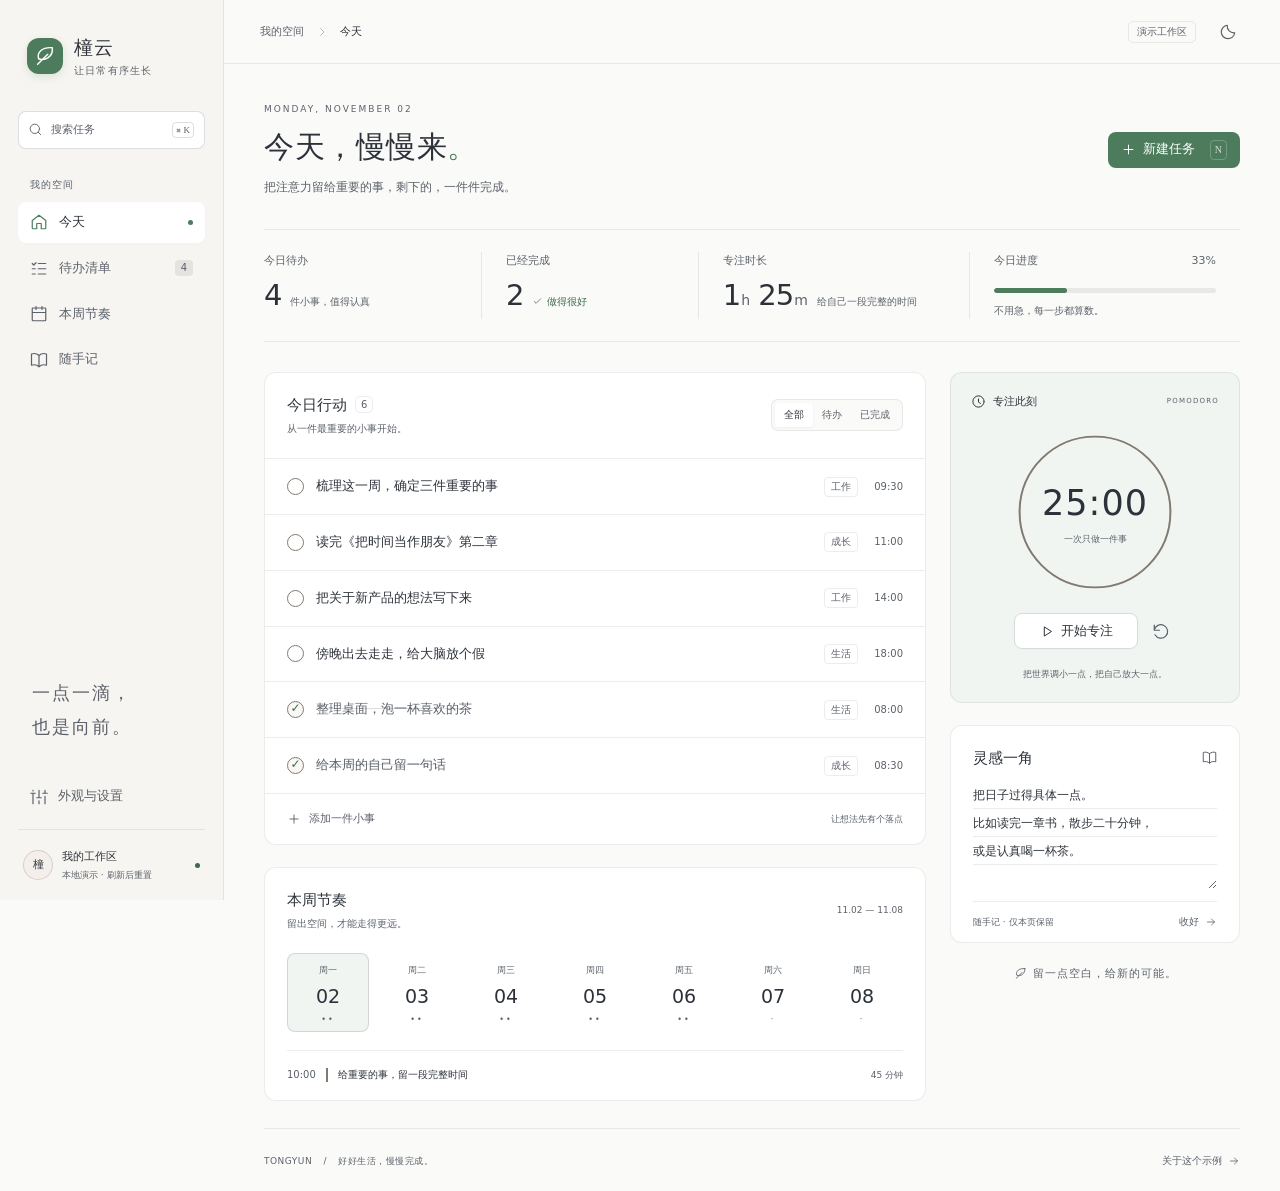
==== commit 7c18ea3d: "feat(ui): align form controls with shadcn and Radix Select" ====
--- a/design-system/examples/index.html
+++ b/design-system/examples/index.html
@@ -617,7 +617,7 @@
         </select>
       </div>
       <label class="check-setting"
-        ><input id="fail" type="checkbox" />测试创建失败与恢复</label
+        ><input id="fail" type="checkbox" class="ty-checkbox" />测试创建失败与恢复</label
       >
       <p class="dialog-description">
         测试失败时，任务输入会保留。所有演示修改刷新后重置。
@@ -674,6 +674,7 @@
       <button class="ty-button" id="detail-complete">标记完成</button>
     </dialog>
     <div class="toast" id="toast" role="status" aria-live="polite"></div>
+    <script defer src="select-preview.js"></script>
     <script type="module">
       const $ = (s) => document.querySelector(s);
       const $$ = (s) => [...document.querySelectorAll(s)];
@@ -900,6 +901,7 @@
       function setTheme(theme) {
         root.dataset.tyTheme = theme;
         $("#theme").value = theme;
+        $("#theme").dispatchEvent(new Event("ty:sync"));
         $("#theme-toggle").setAttribute(
           "aria-label",
           theme === "paper" ? "切换深色外观" : "切换浅色外观",
--- a/design-system/tokens/tokens.css
+++ b/design-system/tokens/tokens.css
@@ -25,8 +25,11 @@
   --ty-button-bg: var(--ty-accent);
   --ty-button-hover: var(--ty-accent-hover);
   --ty-button-text: var(--ty-on-accent);
-  --ty-input-border: var(--ty-control-border);
+  --ty-input-border: color-mix(in srgb, var(--ty-text) 18%, var(--ty-card));
   --ty-card-bg: var(--ty-card);
+  --ty-input-ring: color-mix(in srgb, var(--ty-text) 14%, transparent);
+  --ty-input-height: 36px;
+  --ty-input-font-size: 14px;
 }
 [data-ty-theme="paper"] {
   --ty-palette-paper-canvas: #FAFAF8;
--- a/design-system/components/ui.css
+++ b/design-system/components/ui.css
@@ -1,49 +1,495 @@
 /* Opt-in scope. No body reset, no changes to existing applications. */
-.ty-root { background:var(--ty-canvas); color:var(--ty-text); font:400 var(--ty-text-body)/1.6 var(--ty-font-sans); }
-.ty-root *, .ty-root *::before, .ty-root *::after { box-sizing:border-box; }
-.ty-root h1, .ty-root h2, .ty-root h3 { font-weight:500; line-height:1.3; }
-.ty-root h1 { font-size:var(--ty-text-title); }
-.ty-muted { color:var(--ty-muted); font-size:var(--ty-text-meta); }
-.ty-stack { display:grid; gap:var(--ty-space-4); }
-.ty-row { display:flex; align-items:center; flex-wrap:wrap; gap:var(--ty-space-3); }
-.ty-card { background:var(--ty-card-bg); border:1px solid var(--ty-border); border-radius:var(--ty-radius-card); padding:var(--ty-space-5); box-shadow:var(--ty-shadow); min-width:0; overflow-wrap:anywhere; }
-.ty-button, .ty-input, .ty-select { font:inherit; color:var(--ty-text); background:var(--ty-card); border:1px solid var(--ty-control-border); border-radius:var(--ty-radius-control); min-height:var(--ty-control-height); padding:var(--ty-space-2) var(--ty-space-3); }
-.ty-button { cursor:pointer; display:inline-flex; align-items:center; justify-content:center; gap:var(--ty-space-2); font-weight:500; transition:background-color var(--ty-duration-fast) var(--ty-ease); }
-.ty-button[data-variant="primary"] { color:var(--ty-button-text); background:var(--ty-button-bg); border-color:transparent; }
-.ty-button[data-variant="primary"]:hover:enabled { background:var(--ty-button-hover); }
-.ty-button[data-variant="danger"] { color:var(--ty-danger); }
-.ty-button:disabled, .ty-input:disabled { cursor:not-allowed; opacity:.6; }
-.ty-root :where(button,input,select,textarea,a,summary):focus-visible { outline:2px solid var(--ty-text); outline-offset:3px; }
-.ty-input, .ty-select { width:100%; }
-.ty-input[aria-invalid="true"] { border-color:var(--ty-danger); }
-.ty-error { color:var(--ty-danger); }
-.ty-status { display:inline-flex; gap:var(--ty-space-2); align-items:center; border:1px solid var(--ty-control-border); border-radius:var(--ty-radius-pill); padding:0 var(--ty-space-2); font-size:var(--ty-text-meta); }
-.ty-status[data-state="done"] { color:var(--ty-success); }
-.ty-status[data-state="error"] { color:var(--ty-danger); }
-.ty-shell { display:grid; grid-template-columns:220px minmax(0,1fr); min-height:100vh; }
-.ty-sidebar { background:var(--ty-surface); padding:var(--ty-space-5); }
-.ty-sidebar a { display:block; padding:var(--ty-space-2); color:var(--ty-text); text-decoration:none; border-radius:var(--ty-radius-control); }
-.ty-sidebar a[aria-current="page"] { background:var(--ty-raised); }
-.ty-main { min-width:0; padding:var(--ty-space-8); }
-.ty-grid { display:grid; grid-template-columns:repeat(auto-fit,minmax(min(100%,280px),1fr)); gap:var(--ty-space-4); }
-.ty-table-wrap { overflow:auto; }
-.ty-table { width:100%; border-collapse:collapse; text-align:left; }
-.ty-table th, .ty-table td { padding:var(--ty-space-3); border-bottom:1px solid var(--ty-border); white-space:nowrap; }
-.ty-table th { font-weight:500; }
-.ty-dialog { background:var(--ty-card); color:var(--ty-text); border:1px solid var(--ty-control-border); border-radius:var(--ty-radius-panel); padding:var(--ty-space-6); width:min(90vw,480px); max-height:85vh; overflow:auto; }
-.ty-dialog::backdrop { background:#0008; }
+.ty-root {
+  background: var(--ty-canvas);
+  color: var(--ty-text);
+  font: 400 var(--ty-text-body)/1.6 var(--ty-font-sans);
+}
+.ty-root *,
+.ty-root *::before,
+.ty-root *::after {
+  box-sizing: border-box;
+}
+.ty-root h1,
+.ty-root h2,
+.ty-root h3 {
+  font-weight: 500;
+  line-height: 1.3;
+}
+.ty-root h1 {
+  font-size: var(--ty-text-title);
+}
+.ty-muted {
+  color: var(--ty-muted);
+  font-size: var(--ty-text-meta);
+}
+.ty-stack {
+  display: grid;
+  gap: var(--ty-space-4);
+}
+.ty-row {
+  display: flex;
+  align-items: center;
+  flex-wrap: wrap;
+  gap: var(--ty-space-3);
+}
+.ty-card {
+  background: var(--ty-card-bg);
+  border: 1px solid var(--ty-border);
+  border-radius: var(--ty-radius-card);
+  padding: var(--ty-space-5);
+  box-shadow: var(--ty-shadow);
+  min-width: 0;
+  overflow-wrap: anywhere;
+}
+.ty-button,
+.ty-input,
+.ty-select,
+.ty-select-trigger,
+.ty-textarea {
+  font: 400 var(--ty-input-font-size)/20px var(--ty-font-sans);
+  color: var(--ty-text);
+  background: var(--ty-card);
+  border: 1px solid var(--ty-input-border);
+  border-radius: var(--ty-radius-control);
+  min-width: 0;
+  height: var(--ty-input-height);
+  padding: 0 12px;
+  transition:
+    border-color var(--ty-duration-fast),
+    box-shadow var(--ty-duration-fast),
+    background-color var(--ty-duration-fast);
+}
+.ty-input,
+.ty-select,
+.ty-select-trigger,
+.ty-textarea {
+  width: 100%;
+  box-shadow: 0 1px 2px #00000003;
+}
+.ty-input::placeholder,
+.ty-textarea::placeholder {
+  color: var(--ty-muted);
+}
+.ty-input:hover:enabled,
+.ty-select:hover:enabled,
+.ty-select-trigger:hover:enabled {
+  border-color: color-mix(in srgb, var(--ty-text) 32%, var(--ty-card));
+}
+.ty-root
+  :is(
+    .ty-input,
+    .ty-select,
+    .ty-select-trigger,
+    .ty-textarea,
+    .ty-button
+  ):focus-visible {
+  outline: none;
+  border-color: var(--ty-control-border);
+  box-shadow: 0 0 0 3px var(--ty-input-ring);
+}
+.ty-root :is(.ty-input, .ty-select-trigger, .ty-textarea)[aria-invalid="true"] {
+  border-color: var(--ty-danger);
+  box-shadow: 0 0 0 3px color-mix(in srgb, var(--ty-danger) 15%, transparent);
+}
+.ty-input:disabled,
+.ty-select:disabled,
+.ty-select-trigger:disabled,
+.ty-textarea:disabled {
+  background: var(--ty-raised);
+  color: var(--ty-muted);
+  cursor: not-allowed;
+  opacity: 0.55;
+}
+.ty-textarea {
+  height: auto;
+  min-height: 96px;
+  padding: 10px 12px;
+  resize: vertical;
+  line-height: 1.6;
+}
+.ty-field {
+  display: grid;
+  gap: 8px;
+}
+.ty-field > label {
+  font-size: 14px;
+  font-weight: 500;
+}
+.ty-field > .ty-error {
+  font-size: 13px;
+  line-height: 1.5;
+}
+.ty-select-trigger {
+  display: flex;
+  align-items: center;
+  justify-content: space-between;
+  gap: 12px;
+  text-align: left;
+  cursor: pointer;
+}
+.ty-select-trigger > span:first-child {
+  overflow: hidden;
+  white-space: nowrap;
+  text-overflow: ellipsis;
+}
+.ty-select-chevron {
+  display: flex;
+  color: var(--ty-muted);
+  flex-shrink: 0;
+}
+.ty-select-chevron svg,
+.ty-select-check svg {
+  width: 16px;
+  height: 16px;
+  display: block;
+}
+.ty-select-trigger[data-state="open"] {
+  border-color: var(--ty-control-border);
+  box-shadow: 0 0 0 3px var(--ty-input-ring);
+}
+.ty-select-content {
+  min-width: var(--radix-select-trigger-width);
+  max-height: var(--radix-select-content-available-height);
+  background: var(--ty-card);
+  color: var(--ty-text);
+  border: 1px solid var(--ty-input-border);
+  border-radius: 8px;
+  padding: 4px;
+  box-shadow:
+    0 4px 6px -2px #0000000d,
+    0 12px 28px -6px #0000001a;
+  z-index: 100;
+  overflow: hidden;
+  font: 400 14px/20px var(--ty-font-sans);
+  animation: ty-select-in var(--ty-duration-fast) var(--ty-ease);
+}
+.ty-select-item {
+  display: flex;
+  position: relative;
+  align-items: center;
+  gap: 8px;
+  min-height: 32px;
+  padding: 6px 32px 6px 8px;
+  border-radius: 4px;
+  cursor: default;
+  user-select: none;
+  outline: none;
+}
+.ty-select-item[data-highlighted] {
+  background: var(--ty-raised);
+  color: var(--ty-text);
+}
+.ty-select-item[data-disabled] {
+  opacity: 0.5;
+  pointer-events: none;
+}
+.ty-select-check {
+  position: absolute;
+  right: 8px;
+  color: var(--ty-text);
+}
+.ty-select-scroll {
+  display: flex;
+  justify-content: center;
+  height: 22px;
+  align-items: center;
+  color: var(--ty-muted);
+}
+@keyframes ty-select-in {
+  from {
+    opacity: 0;
+    transform: translateY(-3px);
+  }
+  to {
+    opacity: 1;
+    transform: translateY(0);
+  }
+}
+.ty-button {
+  white-space: nowrap;
+  cursor: pointer;
+  display: inline-flex;
+  align-items: center;
+  justify-content: center;
+  gap: var(--ty-space-2);
+  font-weight: 500;
+  transition: background-color var(--ty-duration-fast) var(--ty-ease);
+}
+.ty-button[data-variant="primary"] {
+  color: var(--ty-button-text);
+  background: var(--ty-button-bg);
+  border-color: transparent;
+}
+.ty-button[data-variant="primary"]:hover:enabled {
+  background: var(--ty-button-hover);
+}
+.ty-button[data-variant="danger"] {
+  color: var(--ty-danger);
+}
+.ty-button:disabled,
+.ty-input:disabled {
+  cursor: not-allowed;
+  opacity: 0.5;
+}
+.ty-root :where(button, input, select, textarea, a, summary):focus-visible {
+  outline: 2px solid var(--ty-text);
+  outline-offset: 3px;
+}
+.ty-input,
+.ty-select {
+  width: 100%;
+}
+.ty-input[aria-invalid="true"] {
+  border-color: var(--ty-danger);
+}
+.ty-error {
+  color: var(--ty-danger);
+}
+.ty-status {
+  display: inline-flex;
+  gap: var(--ty-space-2);
+  align-items: center;
+  border: 1px solid var(--ty-control-border);
+  border-radius: var(--ty-radius-pill);
+  padding: 0 var(--ty-space-2);
+  font-size: var(--ty-text-meta);
+}
+.ty-status[data-state="done"] {
+  color: var(--ty-success);
+}
+.ty-status[data-state="error"] {
+  color: var(--ty-danger);
+}
+.ty-shell {
+  display: grid;
+  grid-template-columns: 220px minmax(0, 1fr);
+  min-height: 100vh;
+}
+.ty-sidebar {
+  background: var(--ty-surface);
+  padding: var(--ty-space-5);
+}
+.ty-sidebar a {
+  display: block;
+  padding: var(--ty-space-2);
+  color: var(--ty-text);
+  text-decoration: none;
+  border-radius: var(--ty-radius-control);
+}
+.ty-sidebar a[aria-current="page"] {
+  background: var(--ty-raised);
+}
+.ty-main {
+  min-width: 0;
+  padding: var(--ty-space-8);
+}
+.ty-grid {
+  display: grid;
+  grid-template-columns: repeat(auto-fit, minmax(min(100%, 280px), 1fr));
+  gap: var(--ty-space-4);
+}
+.ty-table-wrap {
+  overflow: auto;
+}
+.ty-table {
+  width: 100%;
+  border-collapse: collapse;
+  text-align: left;
+}
+.ty-table th,
+.ty-table td {
+  padding: var(--ty-space-3);
+  border-bottom: 1px solid var(--ty-border);
+  white-space: nowrap;
+}
+.ty-table th {
+  font-weight: 500;
+}
+.ty-dialog {
+  background: var(--ty-card);
+  color: var(--ty-text);
+  border: 1px solid var(--ty-control-border);
+  border-radius: var(--ty-radius-panel);
+  padding: var(--ty-space-6);
+  width: min(90vw, 480px);
+  max-height: 85vh;
+  overflow: auto;
+}
+.ty-dialog::backdrop {
+  background: #0008;
+}
 /* Web enhancement, deliberately NOT Liquid Glass. Solid is the default. */
-.ty-chrome { background:var(--ty-surface); }
-@supports ((backdrop-filter:blur(12px)) or (-webkit-backdrop-filter:blur(12px))) {
- [data-ty-material="translucent"] .ty-chrome { background:color-mix(in srgb,var(--ty-surface) 94%,transparent); -webkit-backdrop-filter:blur(12px); backdrop-filter:blur(12px); }
-}
-@media (prefers-reduced-transparency:reduce), (prefers-contrast:more) {
- [data-ty-material] .ty-chrome { background:var(--ty-surface); -webkit-backdrop-filter:none; backdrop-filter:none; }
-}
-[data-ty-material="solid"] .ty-chrome { background:var(--ty-surface); -webkit-backdrop-filter:none; backdrop-filter:none; }
-@media (prefers-reduced-motion:reduce) {
- .ty-root *, .ty-root *::before, .ty-root *::after { animation:none !important; transition:none !important; scroll-behavior:auto !important; }
-}
-@media (pointer:coarse) { .ty-button,.ty-input,.ty-select,.ty-sidebar a { min-height:var(--ty-target-touch); } }
-@media (max-width:720px) { .ty-shell { grid-template-columns:minmax(0,1fr); } .ty-main { padding:var(--ty-space-4); } .ty-sidebar { display:flex; flex-wrap:wrap; gap:var(--ty-space-2); } }
-@media (forced-colors:active) { [data-ty-material] .ty-chrome { background:Canvas; -webkit-backdrop-filter:none; backdrop-filter:none; } .ty-button,.ty-input,.ty-select,.ty-status { border:1px solid ButtonText; } .ty-root :focus-visible { outline-color:Highlight; } }
+.ty-chrome {
+  background: var(--ty-surface);
+}
+@supports (
+  (backdrop-filter: blur(12px)) or (-webkit-backdrop-filter: blur(12px))
+) {
+  [data-ty-material="translucent"] .ty-chrome {
+    background: color-mix(in srgb, var(--ty-surface) 94%, transparent);
+    -webkit-backdrop-filter: blur(12px);
+    backdrop-filter: blur(12px);
+  }
+}
+@media (prefers-reduced-transparency: reduce), (prefers-contrast: more) {
+  [data-ty-material] .ty-chrome {
+    background: var(--ty-surface);
+    -webkit-backdrop-filter: none;
+    backdrop-filter: none;
+  }
+}
+[data-ty-material="solid"] .ty-chrome {
+  background: var(--ty-surface);
+  -webkit-backdrop-filter: none;
+  backdrop-filter: none;
+}
+@media (prefers-reduced-motion: reduce) {
+  .ty-root *,
+  .ty-root *::before,
+  .ty-root *::after {
+    animation: none !important;
+    transition: none !important;
+    scroll-behavior: auto !important;
+  }
+}
+@media (pointer: coarse) {
+  .ty-button,
+  .ty-input,
+  .ty-select,
+  .ty-sidebar a {
+    min-height: var(--ty-target-touch);
+  }
+}
+@media (max-width: 720px) {
+  .ty-shell {
+    grid-template-columns: minmax(0, 1fr);
+  }
+  .ty-main {
+    padding: var(--ty-space-4);
+  }
+  .ty-sidebar {
+    display: flex;
+    flex-wrap: wrap;
+    gap: var(--ty-space-2);
+  }
+}
+@media (forced-colors: active) {
+  [data-ty-material] .ty-chrome {
+    background: Canvas;
+    -webkit-backdrop-filter: none;
+    backdrop-filter: none;
+  }
+  .ty-button,
+  .ty-input,
+  .ty-select,
+  .ty-status {
+    border: 1px solid ButtonText;
+  }
+  .ty-root :focus-visible {
+    outline-color: Highlight;
+  }
+}
+
+@media (prefers-contrast: more) {
+  .ty-input,
+  .ty-select,
+  .ty-select-trigger,
+  .ty-textarea,
+  .ty-button {
+    border-color: var(--ty-control-border);
+  }
+}
+@media (forced-colors: active) {
+  .ty-select-trigger,
+  .ty-select-content,
+  .ty-select-item {
+    border: 1px solid ButtonText;
+  }
+  .ty-root
+    :is(
+      .ty-input,
+      .ty-select,
+      .ty-select-trigger,
+      .ty-textarea,
+      .ty-button
+    ):focus-visible {
+    outline: 2px solid Highlight;
+    outline-offset: 2px;
+  }
+  .ty-select-item[data-highlighted] {
+    outline: 1px solid Highlight;
+  }
+}
+@media (pointer: coarse) {
+  .ty-input,
+  .ty-select,
+  .ty-select-trigger,
+  .ty-textarea,
+  .ty-button {
+    min-height: 44px;
+  }
+}
+.ty-checkbox {
+  appearance: none;
+  flex-shrink: 0;
+  width: 16px;
+  height: 16px;
+  margin: 0;
+  border: 1px solid var(--ty-input-border);
+  border-radius: 4px;
+  background: var(--ty-card);
+  color: var(--ty-on-accent);
+  cursor: pointer;
+  position: relative;
+}
+.ty-checkbox:checked {
+  background: var(--ty-accent);
+  border-color: var(--ty-accent);
+}
+.ty-checkbox:checked::after {
+  content: "";
+  position: absolute;
+  left: 5px;
+  top: 2px;
+  width: 4px;
+  height: 8px;
+  border: solid currentColor;
+  border-width: 0 1.5px 1.5px 0;
+  transform: rotate(45deg);
+}
+.ty-root .ty-checkbox:focus-visible {
+  outline: none;
+  border-color: var(--ty-control-border);
+  box-shadow: 0 0 0 3px var(--ty-input-ring);
+}
+.ty-checkbox:disabled {
+  opacity: 0.5;
+  cursor: not-allowed;
+}
+.ty-button[aria-busy="true"]::before {
+  content: "";
+  width: 12px;
+  height: 12px;
+  border: 1.5px solid currentColor;
+  border-right-color: transparent;
+  border-radius: 50%;
+  animation: ty-spin 0.7s linear infinite;
+}
+@keyframes ty-spin {
+  to {
+    transform: rotate(360deg);
+  }
+}
+@media (forced-colors: active) {
+  .ty-checkbox {
+    appearance: auto;
+    accent-color: auto;
+  }
+  .ty-checkbox:checked::after {
+    display: none;
+  }
+  .ty-root .ty-checkbox:focus-visible {
+    outline: 2px solid Highlight;
+    outline-offset: 2px;
+  }
+}
--- a/design-system/patterns/workspace.css
+++ b/design-system/patterns/workspace.css
@@ -315,10 +315,11 @@
   margin-top: 9px;
 }
 .workspace .ty-button {
-  min-height: 35px;
-  padding: 8px 13px;
-  border-color: var(--ws-line-strong);
-  font-size: 12px;
+  height: 36px;
+  min-height: 36px;
+  padding: 0 12px;
+  border-color: var(--ty-input-border);
+  font-size: 13px;
   gap: 7px;
   box-shadow: 0 1px 2px #00000005;
   transition:
@@ -1431,3 +1432,45 @@
     padding: 22px;
   }
 }
+
+.workspace .dialog-form h2 {
+  font-size: 20px;
+  line-height: 1.4;
+}
+.workspace .dialog-form label,
+.workspace .setting-field label {
+  font-size: 13px;
+  font-weight: 500;
+  margin-bottom: 8px;
+}
+.workspace .dialog-description {
+  font-size: 13px;
+}
+.workspace .dialog-form .ty-input,
+.workspace .dialog-form .ty-select-trigger,
+.workspace .setting-field .ty-select-trigger {
+  font-size: 14px;
+}
+.workspace .dialog-actions {
+  border-top: 0;
+  margin-top: 24px;
+  padding-top: 0;
+}
+.workspace .dialog-form .dialog-symbol {
+  display: none;
+}
+.workspace .dialog-form .dialog-heading {
+  margin-bottom: 0;
+  justify-content: flex-end;
+  height: 24px;
+}
+.workspace .dialog-form .dialog-heading .icon-button {
+  margin: -8px -8px 0 0;
+}
+.workspace .command-input input:focus-visible {
+  outline: none;
+  box-shadow: none;
+}
+.workspace .command-input:focus-within {
+  border-bottom-color: var(--ty-control-border);
+}
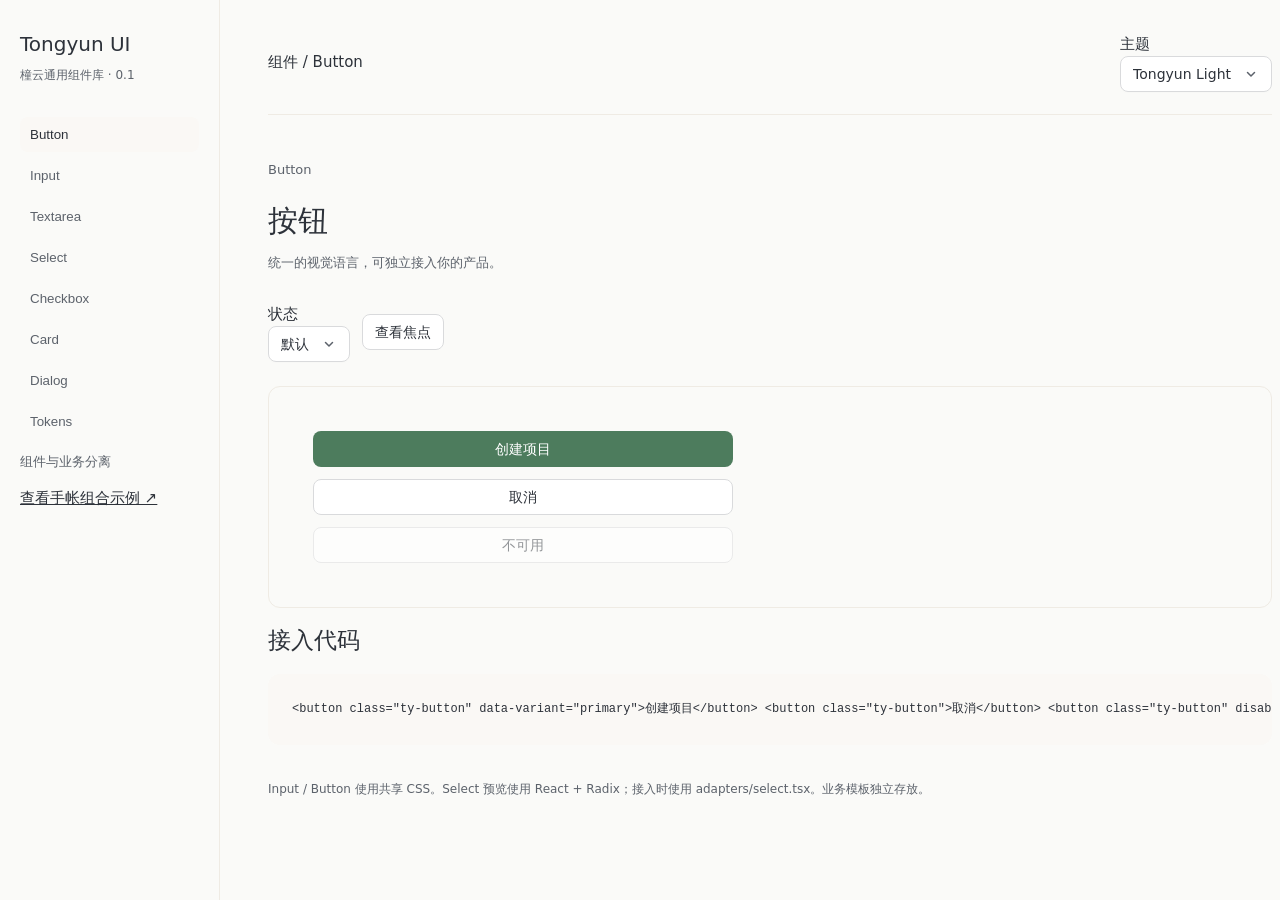
==== commit fe9fe032: "feat(ui): make component catalog the primary entry" ====
--- a/design-system/examples/index.html
+++ b/design-system/examples/index.html
@@ -1,1067 +1 @@
-<!doctype html>
-<html lang="zh-CN" data-ty-theme="paper" data-ty-material="solid">
-  <head>
-    <meta charset="utf-8" />
-    <meta name="viewport" content="width=device-width,initial-scale=1" />
-    <title>橦云 · 今日工作台</title>
-    <link rel="stylesheet" href="../tokens/tokens.css" />
-    <link rel="stylesheet" href="../components/ui.css" />
-    <link rel="stylesheet" href="../patterns/workspace.css" />
-  </head>
-  <body class="ty-root workspace">
-    <aside class="rail">
-      <a href="#today" class="brand" aria-label="橦云，回到今天"
-        ><span class="brand-mark"
-          ><svg
-            class="icon"
-            viewBox="0 0 24 24"
-            fill="none"
-            stroke="currentColor"
-            stroke-width="1.6"
-            stroke-linecap="round"
-            stroke-linejoin="round"
-            aria-hidden="true"
-          >
-            <path
-              d="M20 3C9 2 3 8 5 15c7 3 16-2 15-12ZM4 21 15 10"
-            /></svg></span
-        ><span>橦云<span class="brand-sub">让日常有序生长</span></span></a
-      >
-      <button class="search-trigger" id="search-open" aria-label="搜索任务">
-        <svg
-          class="icon"
-          viewBox="0 0 24 24"
-          fill="none"
-          stroke="currentColor"
-          stroke-width="1.6"
-          stroke-linecap="round"
-          stroke-linejoin="round"
-          aria-hidden="true"
-        >
-          <path d="m20 20-4-4M18 10a8 8 0 1 1-16 0 8 8 0 0 1 16 0" /></svg
-        ><span>搜索任务</span><kbd>⌘ K</kbd>
-      </button>
-      <div class="nav-caption">我的空间</div>
-      <nav aria-label="工作区">
-        <a href="#today" aria-label="今天" aria-current="page"
-          ><svg
-            class="icon"
-            viewBox="0 0 24 24"
-            fill="none"
-            stroke="currentColor"
-            stroke-width="1.6"
-            stroke-linecap="round"
-            stroke-linejoin="round"
-            aria-hidden="true"
-          >
-            <path
-              d="M3 10 12 3l9 7v10a1 1 0 0 1-1 1h-5v-7H9v7H4a1 1 0 0 1-1-1Z"
-            /></svg
-          ><span>今天</span><span class="nav-dot"></span></a
-        ><a href="#tasks" aria-label="待办清单"
-          ><svg
-            class="icon"
-            viewBox="0 0 24 24"
-            fill="none"
-            stroke="currentColor"
-            stroke-width="1.6"
-            stroke-linecap="round"
-            stroke-linejoin="round"
-            aria-hidden="true"
-          >
-            <path d="m3 6 2 2 3-3M11 6h10M3 13h4m4 0h10M3 20h4m4 0h10" /></svg
-          ><span>待办清单</span
-          ><span class="nav-count" id="nav-count">4</span></a
-        ><a href="#week" aria-label="本周节奏"
-          ><svg
-            class="icon"
-            viewBox="0 0 24 24"
-            fill="none"
-            stroke="currentColor"
-            stroke-width="1.6"
-            stroke-linecap="round"
-            stroke-linejoin="round"
-            aria-hidden="true"
-          >
-            <path
-              d="M8 2v4m8-4v4M3 10h18M4 4h16a1 1 0 0 1 1 1v15a1 1 0 0 1-1 1H4a1 1 0 0 1-1-1V5a1 1 0 0 1 1-1"
-            /></svg
-          ><span>本周节奏</span></a
-        ><a href="#notes" aria-label="随手记"
-          ><svg
-            class="icon"
-            viewBox="0 0 24 24"
-            fill="none"
-            stroke="currentColor"
-            stroke-width="1.6"
-            stroke-linecap="round"
-            stroke-linejoin="round"
-            aria-hidden="true"
-          >
-            <path
-              d="M12 6c-3-3-7-3-10-2v15c3-1 7-1 10 2m0-15c3-3 7-3 10-2v15c-3-1-7-1-10 2V6"
-            /></svg
-          ><span>随手记</span></a
-        >
-      </nav>
-      <div class="rail-bottom">
-        <div class="little-note">一点一滴，<br />也是向前。</div>
-        <button
-          class="rail-settings"
-          id="settings-open"
-          aria-label="外观与设置"
-        >
-          <svg
-            class="icon"
-            viewBox="0 0 24 24"
-            fill="none"
-            stroke="currentColor"
-            stroke-width="1.6"
-            stroke-linecap="round"
-            stroke-linejoin="round"
-            aria-hidden="true"
-          >
-            <path
-              d="M4 21V7m0-4v1m8 17v-4m0-4V3m8 18V11m0-4V3M1 7h6m2 6h6m2-6h6"
-            /></svg
-          ><span>外观与设置</span>
-        </button>
-        <div class="profile">
-          <span class="avatar">橦</span>
-          <div>我的工作区<span>本地演示 · 刷新后重置</span></div>
-          <span class="profile-dot" aria-hidden="true"></span>
-        </div>
-      </div>
-    </aside>
-    <div class="stage">
-      <header class="topbar">
-        <div class="breadcrumb">
-          我的空间
-          <svg
-            class="icon"
-            viewBox="0 0 24 24"
-            fill="none"
-            stroke="currentColor"
-            stroke-width="1.6"
-            stroke-linecap="round"
-            stroke-linejoin="round"
-            aria-hidden="true"
-          >
-            <path d="m9 5 7 7-7 7" />
-          </svg>
-          <span>今天</span>
-        </div>
-        <div class="topbar-actions">
-          <span class="demo-badge">演示工作区</span
-          ><button
-            id="theme-toggle"
-            class="icon-button"
-            aria-label="切换深色外观"
-          >
-            <svg
-              class="icon"
-              viewBox="0 0 24 24"
-              fill="none"
-              stroke="currentColor"
-              stroke-width="1.6"
-              stroke-linecap="round"
-              stroke-linejoin="round"
-              aria-hidden="true"
-            >
-              <path d="M21 13a9 9 0 0 1-10-10A9 9 0 1 0 21 13Z" />
-            </svg>
-          </button>
-        </div>
-      </header>
-      <main id="today">
-        <div class="greeting">
-          <div>
-            <div class="eyebrow">MONDAY, NOVEMBER 02</div>
-            <h1>今天，慢慢来<span class="heading-dot">。</span></h1>
-            <p>把注意力留给重要的事，剩下的，一件件完成。</p>
-          </div>
-          <button id="open" class="ty-button" data-variant="primary">
-            <svg
-              class="icon"
-              viewBox="0 0 24 24"
-              fill="none"
-              stroke="currentColor"
-              stroke-width="1.6"
-              stroke-linecap="round"
-              stroke-linejoin="round"
-              aria-hidden="true"
-            >
-              <path d="M12 5v14M5 12h14" /></svg
-            >新建任务 <kbd>N</kbd>
-          </button>
-        </div>
-        <section class="overview" aria-label="今日概览">
-          <div class="metric">
-            <span>今日待办</span>
-            <div>
-              <strong id="remaining">4</strong><span>件小事，值得认真</span>
-            </div>
-          </div>
-          <div class="metric">
-            <span>已经完成</span>
-            <div>
-              <strong id="completed">2</strong
-              ><span class="metric-trend"
-                ><svg
-                  class="icon"
-                  viewBox="0 0 24 24"
-                  fill="none"
-                  stroke="currentColor"
-                  stroke-width="1.6"
-                  stroke-linecap="round"
-                  stroke-linejoin="round"
-                  aria-hidden="true"
-                >
-                  <path d="m5 12 4 4L19 6" />
-                </svg>
-                做得很好</span
-              >
-            </div>
-          </div>
-          <div class="metric">
-            <span>专注时长</span>
-            <div>
-              <strong
-                >1<span class="unit">h</span> 25<span class="unit"
-                  >m</span
-                ></strong
-              ><span>给自己一段完整的时间</span>
-            </div>
-          </div>
-          <div class="metric progress-metric">
-            <span>今日进度 <span id="percent">33%</span></span>
-            <div class="progress-track">
-              <span id="progress-fill" style="width: 33%"></span>
-            </div>
-            <span class="metric-foot">不用急，每一步都算数。</span>
-          </div>
-        </section>
-        <div class="content-grid">
-          <div class="primary-column">
-            <section
-              class="panel task-panel"
-              id="tasks"
-              aria-labelledby="tasks-title"
-            >
-              <div class="section-heading">
-                <div>
-                  <h2 id="tasks-title">
-                    今日行动 <span class="count-badge" id="task-count">6</span>
-                  </h2>
-                  <p>从一件最重要的小事开始。</p>
-                </div>
-                <div class="segmented" role="group" aria-label="任务筛选">
-                  <button aria-pressed="true" data-filter="all">全部</button
-                  ><button aria-pressed="false" data-filter="todo">待办</button
-                  ><button aria-pressed="false" data-filter="done">
-                    已完成
-                  </button>
-                </div>
-              </div>
-              <div class="task-list" id="results" aria-live="polite"></div>
-              <button class="add-row" id="add-inline">
-                <svg
-                  class="icon"
-                  viewBox="0 0 24 24"
-                  fill="none"
-                  stroke="currentColor"
-                  stroke-width="1.6"
-                  stroke-linecap="round"
-                  stroke-linejoin="round"
-                  aria-hidden="true"
-                >
-                  <path d="M12 5v14M5 12h14" />
-                </svg>
-                添加一件小事 <span>让想法先有个落点</span>
-              </button>
-            </section>
-            <section
-              class="panel week-panel"
-              id="week"
-              aria-labelledby="week-title"
-            >
-              <div class="section-heading">
-                <div>
-                  <h2 id="week-title">本周节奏</h2>
-                  <p>留出空间，才能走得更远。</p>
-                </div>
-                <span class="quiet-label">11.02 — 11.08</span>
-              </div>
-              <div class="week-days">
-                <button class="day selected" aria-pressed="true" data-day="0">
-                  <span>周一</span><strong>02</strong
-                  ><span class="day-marks">••</span></button
-                ><button class="day" aria-pressed="false" data-day="1">
-                  <span>周二</span><strong>03</strong
-                  ><span class="day-marks">••</span></button
-                ><button class="day" aria-pressed="false" data-day="2">
-                  <span>周三</span><strong>04</strong
-                  ><span class="day-marks">••</span></button
-                ><button class="day" aria-pressed="false" data-day="3">
-                  <span>周四</span><strong>05</strong
-                  ><span class="day-marks">••</span></button
-                ><button class="day" aria-pressed="false" data-day="4">
-                  <span>周五</span><strong>06</strong
-                  ><span class="day-marks">••</span></button
-                ><button class="day" aria-pressed="false" data-day="5">
-                  <span>周六</span><strong>07</strong
-                  ><span class="day-marks">·</span></button
-                ><button class="day" aria-pressed="false" data-day="6">
-                  <span>周日</span><strong>08</strong
-                  ><span class="day-marks">·</span>
-                </button>
-              </div>
-              <div class="day-agenda" id="agenda">
-                <span class="agenda-time">10:00</span
-                ><span class="agenda-line"></span
-                ><span>给重要的事，留一段完整时间</span
-                ><span class="quiet-label">45 分钟</span>
-              </div>
-            </section>
-          </div>
-          <aside class="secondary-column" aria-label="专注与记录">
-            <section class="focus-panel" aria-labelledby="focus-title">
-              <div class="focus-heading">
-                <span
-                  ><svg
-                    class="icon"
-                    viewBox="0 0 24 24"
-                    fill="none"
-                    stroke="currentColor"
-                    stroke-width="1.6"
-                    stroke-linecap="round"
-                    stroke-linejoin="round"
-                    aria-hidden="true"
-                  >
-                    <path d="M12 8v5l3 2M21 12a9 9 0 1 1-18 0 9 9 0 0 1 18 0" />
-                  </svg>
-                  专注此刻</span
-                ><span class="tiny-tag">POMODORO</span>
-              </div>
-              <div class="timer-face">
-                <svg viewBox="0 0 180 180" aria-hidden="true">
-                  <circle class="timer-track" cx="90" cy="90" r="78" />
-                  <circle
-                    class="timer-line"
-                    id="timer-ring"
-                    cx="90"
-                    cy="90"
-                    r="78"
-                  />
-                </svg>
-                <div>
-                  <span class="timer-value" id="timer">25:00</span
-                  ><span class="timer-label" id="timer-label"
-                    >一次只做一件事</span
-                  >
-                </div>
-              </div>
-              <div class="timer-controls">
-                <button class="ty-button" id="timer-start">
-                  <svg
-                    class="icon"
-                    viewBox="0 0 24 24"
-                    fill="none"
-                    stroke="currentColor"
-                    stroke-width="1.6"
-                    stroke-linecap="round"
-                    stroke-linejoin="round"
-                    aria-hidden="true"
-                  >
-                    <path d="m9 5 11 7-11 7Z" />
-                  </svg>
-                  开始专注</button
-                ><button
-                  class="icon-button"
-                  id="timer-reset"
-                  aria-label="重置计时"
-                >
-                  <svg
-                    class="icon"
-                    viewBox="0 0 24 24"
-                    fill="none"
-                    stroke="currentColor"
-                    stroke-width="1.6"
-                    stroke-linecap="round"
-                    stroke-linejoin="round"
-                    aria-hidden="true"
-                  >
-                    <path d="M3 11a9 9 0 1 1 1 6M3 4v7h7" />
-                  </svg>
-                </button>
-              </div>
-              <p class="focus-footer">把世界调小一点，把自己放大一点。</p>
-            </section>
-            <section class="panel note-panel" id="notes">
-              <div class="section-heading">
-                <h2>灵感一角</h2>
-                <svg
-                  class="icon"
-                  viewBox="0 0 24 24"
-                  fill="none"
-                  stroke="currentColor"
-                  stroke-width="1.6"
-                  stroke-linecap="round"
-                  stroke-linejoin="round"
-                  aria-hidden="true"
-                >
-                  <path
-                    d="M12 6c-3-3-7-3-10-2v15c3-1 7-1 10 2m0-15c3-3 7-3 10-2v15c-3-1-7-1-10 2V6"
-                  />
-                </svg>
-              </div>
-              <label class="sr-only" for="quick-note">写下一点想法</label
-              ><textarea
-                id="quick-note"
-                placeholder="此刻，有什么值得记下？"
-                maxlength="300"
-              >
-把日子过得具体一点。
-比如读完一章书，散步二十分钟，
-或是认真喝一杯茶。</textarea>
-              <div class="note-footer">
-                <span>随手记 · 仅本页保留</span
-                ><button id="note-save" class="text-button">
-                  收好
-                  <svg
-                    class="icon"
-                    viewBox="0 0 24 24"
-                    fill="none"
-                    stroke="currentColor"
-                    stroke-width="1.6"
-                    stroke-linecap="round"
-                    stroke-linejoin="round"
-                    aria-hidden="true"
-                  >
-                    <path d="M5 12h14m-6-6 6 6-6 6" />
-                  </svg>
-                </button>
-              </div>
-            </section>
-            <div class="endnote">
-              <svg
-                class="icon"
-                viewBox="0 0 24 24"
-                fill="none"
-                stroke="currentColor"
-                stroke-width="1.6"
-                stroke-linecap="round"
-                stroke-linejoin="round"
-                aria-hidden="true"
-              >
-                <path d="M20 3C9 2 3 8 5 15c7 3 16-2 15-12ZM4 21 15 10" />
-              </svg>
-              留一点空白，给新的可能。
-            </div>
-          </aside>
-        </div>
-        <footer class="page-footer">
-          <span
-            >TONGYUN
-            <span class="footer-divider">/</span> 好好生活，慢慢完成。</span
-          ><button class="text-button" id="about-open">
-            关于这个示例
-            <svg
-              class="icon"
-              viewBox="0 0 24 24"
-              fill="none"
-              stroke="currentColor"
-              stroke-width="1.6"
-              stroke-linecap="round"
-              stroke-linejoin="round"
-              aria-hidden="true"
-            >
-              <path d="M5 12h14m-6-6 6 6-6 6" />
-            </svg>
-          </button>
-        </footer>
-      </main>
-    </div>
-    <dialog id="dialog" class="ty-dialog" aria-labelledby="dialog-title">
-      <form id="task-form" class="dialog-form">
-        <div class="dialog-heading">
-          <span class="dialog-symbol"
-            ><svg
-              class="icon"
-              viewBox="0 0 24 24"
-              fill="none"
-              stroke="currentColor"
-              stroke-width="1.6"
-              stroke-linecap="round"
-              stroke-linejoin="round"
-              aria-hidden="true"
-            >
-              <path d="M12 5v14M5 12h14" /></svg></span
-          ><button
-            type="button"
-            class="icon-button"
-            data-close
-            aria-label="关闭"
-          >
-            <svg
-              class="icon"
-              viewBox="0 0 24 24"
-              fill="none"
-              stroke="currentColor"
-              stroke-width="1.6"
-              stroke-linecap="round"
-              stroke-linejoin="round"
-              aria-hidden="true"
-            >
-              <path d="m6 6 12 12M6 18 18 6" />
-            </svg>
-          </button>
-        </div>
-        <h2 id="dialog-title">给想法一个落点</h2>
-        <p class="dialog-description">不用一下做好，先记下来就好。</p>
-        <label for="task-title">任务名称</label
-        ><input
-          id="task-title"
-          class="ty-input"
-          required
-          maxlength="100"
-          placeholder="接下来，想完成什么？"
-          autofocus
-        /><label for="task-category">归入</label
-        ><select id="task-category" class="ty-select">
-          <option>工作</option>
-          <option>生活</option>
-          <option>成长</option>
-        </select>
-        <p id="form-feedback" role="status"></p>
-        <div class="dialog-actions">
-          <button type="button" class="ty-button" data-close>稍后再说</button
-          ><button
-            type="submit"
-            class="ty-button"
-            data-variant="primary"
-            id="save"
-          >
-            记下这件事
-            <svg
-              class="icon"
-              viewBox="0 0 24 24"
-              fill="none"
-              stroke="currentColor"
-              stroke-width="1.6"
-              stroke-linecap="round"
-              stroke-linejoin="round"
-              aria-hidden="true"
-            >
-              <path d="M5 12h14m-6-6 6 6-6 6" />
-            </svg>
-          </button>
-        </div>
-      </form>
-    </dialog>
-    <dialog
-      id="search-dialog"
-      class="ty-dialog command-dialog"
-      aria-labelledby="command-title"
-    >
-      <h2 id="command-title" class="sr-only">搜索任务</h2>
-      <div class="command-input">
-        <svg
-          class="icon"
-          viewBox="0 0 24 24"
-          fill="none"
-          stroke="currentColor"
-          stroke-width="1.6"
-          stroke-linecap="round"
-          stroke-linejoin="round"
-          aria-hidden="true"
-        >
-          <path d="m20 20-4-4M18 10a8 8 0 1 1-16 0 8 8 0 0 1 16 0" /></svg
-        ><input
-          id="search-input"
-          placeholder="找一件想做的事…"
-          aria-label="搜索任务"
-        /><button class="text-button" data-close>Esc</button>
-      </div>
-      <p class="nav-caption">你的任务</p>
-      <div id="search-results" class="command-results"></div>
-      <div class="command-footer">
-        ↑ ↓ 移动 <span>Enter 打开 · Esc 关闭</span>
-      </div>
-    </dialog>
-    <dialog id="settings" class="ty-dialog" aria-labelledby="settings-title">
-      <div class="dialog-heading">
-        <h2 id="settings-title">外观与设置</h2>
-        <button class="icon-button" data-close aria-label="关闭">
-          <svg
-            class="icon"
-            viewBox="0 0 24 24"
-            fill="none"
-            stroke="currentColor"
-            stroke-width="1.6"
-            stroke-linecap="round"
-            stroke-linejoin="round"
-            aria-hidden="true"
-          >
-            <path d="m6 6 12 12M6 18 18 6" />
-          </svg>
-        </button>
-      </div>
-      <div class="setting-field">
-        <label for="theme">工作区外观</label
-        ><select id="theme" class="ty-select">
-          <option value="paper">暖纸 · Paper</option>
-          <option value="paper-dark">夜读 · Paper dark</option>
-          <option value="desktop">暖炭 · Desktop</option>
-          <option value="cloud">云芽 · Cloud</option>
-        </select>
-      </div>
-      <label class="check-setting"
-        ><input id="fail" type="checkbox" class="ty-checkbox" />测试创建失败与恢复</label
-      >
-      <p class="dialog-description">
-        测试失败时，任务输入会保留。所有演示修改刷新后重置。
-      </p>
-    </dialog>
-    <dialog id="about" class="ty-dialog" aria-labelledby="about-title">
-      <div class="dialog-heading">
-        <h2 id="about-title">一个可以动手的设计样本</h2>
-        <button class="icon-button" data-close aria-label="关闭">
-          <svg
-            class="icon"
-            viewBox="0 0 24 24"
-            fill="none"
-            stroke="currentColor"
-            stroke-width="1.6"
-            stroke-linecap="round"
-            stroke-linejoin="round"
-            aria-hidden="true"
-          >
-            <path d="m6 6 12 12M6 18 18 6" />
-          </svg>
-        </button>
-      </div>
-      <p>
-        这是 Tongyun UI
-        的静态交互示例。任务、进度、计时和随记都在当前页面中运行，不连接你的手帐或后端。
-      </p>
-      <p>
-        组件组合参考 shadcn 的
-        <a href="https://ui.shadcn.com/examples/dashboard">Dashboard</a> 与
-        <a href="https://ui.shadcn.com/examples/tasks">Tasks</a
-        >，纸感基准来自橦云手帐。
-      </p>
-      <p class="dialog-description">
-        原生 HTML + Tongyun CSS 实现；没有冒充已安装 shadcn 组件。Apple
-        原生材质属于未来平台适配。
-      </p>
-    </dialog>
-    <dialog
-      id="task-detail"
-      class="ty-dialog detail-sheet"
-      aria-labelledby="detail-title"
-    >
-      <div class="dialog-heading">
-        <span class="quiet-label">任务详情</span
-        ><button class="icon-button" data-close aria-label="关闭详情">×</button>
-      </div>
-      <h2 id="detail-title"></h2>
-      <p id="detail-meta" class="dialog-description"></p>
-      <div class="detail-rule"></div>
-      <p class="dialog-description">
-        先把注意力放在眼前这一步。<br />完成后，给自己一个小小的肯定。
-      </p>
-      <button class="ty-button" id="detail-complete">标记完成</button>
-    </dialog>
-    <div class="toast" id="toast" role="status" aria-live="polite"></div>
-    <script defer src="select-preview.js"></script>
-    <script type="module">
-      const $ = (s) => document.querySelector(s);
-      const $$ = (s) => [...document.querySelectorAll(s)];
-      const root = document.documentElement;
-      let tasks = [
-        {
-          id: 1,
-          title: "梳理这一周，确定三件重要的事",
-          category: "工作",
-          time: "09:30",
-          done: false,
-        },
-        {
-          id: 2,
-          title: "读完《把时间当作朋友》第二章",
-          category: "成长",
-          time: "11:00",
-          done: false,
-        },
-        {
-          id: 3,
-          title: "把关于新产品的想法写下来",
-          category: "工作",
-          time: "14:00",
-          done: false,
-        },
-        {
-          id: 4,
-          title: "傍晚出去走走，给大脑放个假",
-          category: "生活",
-          time: "18:00",
-          done: false,
-        },
-        {
-          id: 5,
-          title: "整理桌面，泡一杯喜欢的茶",
-          category: "生活",
-          time: "08:00",
-          done: true,
-        },
-        {
-          id: 6,
-          title: "给本周的自己留一句话",
-          category: "成长",
-          time: "08:30",
-          done: true,
-        },
-      ];
-      let filter = "all";
-      let lastTrigger;
-      let toastTimer;
-      const escape = (s) =>
-        String(s).replace(
-          /[&<>"']/g,
-          (c) =>
-            ({
-              "&": "&amp;",
-              "<": "&lt;",
-              ">": "&gt;",
-              '"': "&quot;",
-              "'": "&#39;",
-            })[c],
-        );
-      function toast(text) {
-        $("#toast").textContent = text;
-        $("#toast").classList.add("shown");
-        clearTimeout(toastTimer);
-        toastTimer = setTimeout(
-          () => $("#toast").classList.remove("shown"),
-          2600,
-        );
-      }
-      function render() {
-        const done = tasks.filter((t) => t.done).length;
-        const left = tasks.length - done;
-        const percent = Math.round((done / tasks.length) * 100);
-        $("#remaining").textContent = left;
-        $("#completed").textContent = done;
-        $("#nav-count").textContent = left;
-        $("#task-count").textContent = tasks.length;
-        $("#percent").textContent = percent + "%";
-        $("#progress-fill").style.width = percent + "%";
-        const visible = tasks.filter(
-          (t) => filter === "all" || (filter === "done" ? t.done : !t.done),
-        );
-        $("#results").innerHTML = visible.length
-          ? visible
-              .map(
-                (t) =>
-                  '<div class="task-row ' +
-                  (t.done ? "is-done" : "") +
-                  '" data-id="' +
-                  t.id +
-                  '"><label class="task-check"><input type="checkbox" ' +
-                  (t.done ? "checked" : "") +
-                  ' aria-label="完成：' +
-                  escape(t.title) +
-                  '"><span aria-hidden="true">✓</span></label><button class="task-title" data-detail="' +
-                  t.id +
-                  '">' +
-                  escape(t.title) +
-                  '</button><span class="task-tag">' +
-                  escape(t.category) +
-                  "</span><time>" +
-                  t.time +
-                  "</time></div>",
-              )
-              .join("")
-          : '<div class="empty-state">这里还没有任务，给今天留一点可能。</div>';
-      }
-      $("#results").addEventListener("change", (e) => {
-        const t = tasks.find(
-          (t) => t.id === Number(e.target.closest("[data-id]").dataset.id),
-        );
-        t.done = e.target.checked;
-        render();
-        const checkbox = $('#results [data-id="' + t.id + '"] input');
-        (checkbox ?? $('.segmented [aria-pressed="true"]')).focus();
-        toast(t.done ? "又完成了一件事，做得很好。" : "已放回待办清单。");
-      });
-      let detailId;
-      function showDetail(t, trigger) {
-        detailId = t.id;
-        $("#detail-title").textContent = t.title;
-        $("#detail-meta").textContent =
-          t.category + " · " + t.time + " · " + (t.done ? "已完成" : "待完成");
-        $("#detail-complete").textContent = t.done ? "放回待办" : "标记完成";
-        openDialog("#task-detail", trigger);
-      }
-      $("#detail-complete").onclick = () => {
-        const t = tasks.find((x) => x.id === detailId);
-        t.done = !t.done;
-        render();
-        $("#task-detail").close();
-        toast(t.done ? "又完成了一件事，做得很好。" : "已放回待办清单。");
-      };
-      $("#results").addEventListener("click", (e) => {
-        const id = e.target.dataset.detail;
-        if (id) {
-          const t = tasks.find((t) => t.id === Number(id));
-          showDetail(t, e.target);
-        }
-      });
-      $$("[data-filter]").forEach((b) =>
-        b.addEventListener("click", () => {
-          filter = b.dataset.filter;
-          $$("[data-filter]").forEach((x) =>
-            x.setAttribute("aria-pressed", String(x === b)),
-          );
-          render();
-        }),
-      );
-      function openDialog(id, trigger) {
-        lastTrigger = trigger;
-        $(id).showModal();
-      }
-      $$("dialog").forEach((d) => {
-        d.addEventListener("close", () =>
-          (lastTrigger?.isConnected ? lastTrigger : $("#open")).focus(),
-        );
-        d.querySelectorAll("[data-close]").forEach((b) =>
-          b.addEventListener("click", () => d.close()),
-        );
-      });
-      const newTask = (trigger) => {
-        $("#form-feedback").textContent = "";
-        openDialog("#dialog", trigger);
-      };
-      $("#open").onclick = (e) => newTask(e.currentTarget);
-      $("#add-inline").onclick = (e) => newTask(e.currentTarget);
-      $("#task-form").addEventListener("submit", async (e) => {
-        e.preventDefault();
-        const b = $("#save");
-        if (b.disabled) return;
-        const title = $("#task-title").value.trim();
-        if (!title) {
-          $("#task-title").setCustomValidity("先写下一件想做的事。");
-          $("#task-title").reportValidity();
-          return;
-        }
-        const category = $("#task-category").value;
-        const fail = $("#fail").checked;
-        b.disabled = true;
-        b.setAttribute("aria-busy", "true");
-        $$("#dialog [data-close]").forEach((x) => (x.disabled = true));
-        $("#task-title").disabled = true;
-        $("#task-category").disabled = true;
-        $("#form-feedback").textContent = "正在记下…";
-        await new Promise((r) => setTimeout(r, 450));
-        b.disabled = false;
-        b.removeAttribute("aria-busy");
-        $$("#dialog [data-close]").forEach((x) => (x.disabled = false));
-        $("#task-title").disabled = false;
-        $("#task-category").disabled = false;
-        if (fail) {
-          $("#form-feedback").textContent =
-            "暂时没记下来，输入已保留。关闭后到设置取消失败测试，再试一次。";
-          $("#form-feedback").className = "ty-error";
-          return;
-        }
-        tasks.unshift({
-          id: Date.now(),
-          title,
-          category,
-          time: "待安排",
-          done: false,
-        });
-        filter = "all";
-        $$("[data-filter]").forEach((x) =>
-          x.setAttribute("aria-pressed", String(x.dataset.filter === "all")),
-        );
-        render();
-        $("#task-form").reset();
-        $("#dialog").close();
-        toast("已记入当前演示清单。");
-      });
-      $("#task-title").oninput = () => $("#task-title").setCustomValidity("");
-      $("#dialog").addEventListener("cancel", (e) => {
-        if ($("#save").disabled) e.preventDefault();
-      });
-      $("#settings-open").onclick = (e) =>
-        openDialog("#settings", e.currentTarget);
-      $("#about-open").onclick = (e) => openDialog("#about", e.currentTarget);
-      function setTheme(theme) {
-        root.dataset.tyTheme = theme;
-        $("#theme").value = theme;
-        $("#theme").dispatchEvent(new Event("ty:sync"));
-        $("#theme-toggle").setAttribute(
-          "aria-label",
-          theme === "paper" ? "切换深色外观" : "切换浅色外观",
-        );
-      }
-      $("#theme").onchange = (e) => setTheme(e.target.value);
-      $("#theme-toggle").onclick = () =>
-        setTheme(root.dataset.tyTheme === "paper" ? "paper-dark" : "paper");
-      function search() {
-        const q = $("#search-input").value.trim().toLowerCase();
-        $("#search-results").innerHTML =
-          tasks
-            .filter((t) => t.title.toLowerCase().includes(q))
-            .map(
-              (t) =>
-                '<button data-found="' +
-                t.id +
-                '">' +
-                escape(t.title) +
-                "<span>" +
-                escape(t.category) +
-                "</span></button>",
-            )
-            .join("") ||
-          '<p class="empty-state">没有找到，换个关键词试试。</p>';
-      }
-      function openSearch(trigger) {
-        search();
-        openDialog("#search-dialog", trigger);
-      }
-      $("#search-open").onclick = (e) => openSearch(e.currentTarget);
-      $("#search-input").oninput = search;
-      $("#search-results").onclick = (e) => {
-        const b = e.target.closest("[data-found]");
-        if (b) {
-          $("#search-dialog").close();
-          filter = "all";
-          $$("[data-filter]").forEach((x) =>
-            x.setAttribute("aria-pressed", String(x.dataset.filter === "all")),
-          );
-          render();
-          const row = $('#results [data-id="' + b.dataset.found + '"]');
-          row.scrollIntoView({
-            block: "center",
-            behavior: matchMedia("(prefers-reduced-motion: reduce)").matches
-              ? "auto"
-              : "smooth",
-          });
-          row.querySelector(".task-title").focus();
-        }
-      };
-      $("#search-dialog").onkeydown = (e) => {
-        if (!["ArrowDown", "ArrowUp", "Enter"].includes(e.key)) return;
-        const buttons = $$("#search-results button");
-        if (!buttons.length) return;
-        if (
-          e.key === "Enter" &&
-          document.activeElement === $("#search-input")
-        ) {
-          e.preventDefault();
-          buttons[0].click();
-          return;
-        }
-        if (e.key !== "Enter") {
-          e.preventDefault();
-          const i = buttons.indexOf(document.activeElement);
-          buttons[
-            (i + (e.key === "ArrowDown" ? 1 : -1) + buttons.length) %
-              buttons.length
-          ].focus();
-        }
-      };
-      document.addEventListener("keydown", (e) => {
-        if ((e.metaKey || e.ctrlKey) && e.key.toLowerCase() === "k") {
-          e.preventDefault();
-          if (!$$("dialog[open]").length) openSearch($("#search-open"));
-        }
-        if (
-          e.key.toLowerCase() === "n" &&
-          !e.metaKey &&
-          !e.ctrlKey &&
-          !$$("dialog[open]").length &&
-          !["INPUT", "TEXTAREA", "SELECT"].includes(
-            document.activeElement.tagName,
-          )
-        ) {
-          e.preventDefault();
-          newTask($("#open"));
-        }
-      });
-      $$(".rail nav a").forEach(
-        (a) =>
-          (a.onclick = () => {
-            $$(".rail nav a").forEach((x) => x.removeAttribute("aria-current"));
-            a.setAttribute("aria-current", "page");
-          }),
-      );
-      $$("[data-day]").forEach(
-        (b) =>
-          (b.onclick = () => {
-            $$("[data-day]").forEach((x) => {
-              x.classList.toggle("selected", x === b);
-              x.setAttribute("aria-pressed", String(x === b));
-            });
-            $("#agenda").innerHTML =
-              b.dataset.day === "0"
-                ? '<span class="agenda-time">10:00</span><span class="agenda-line"></span><span>给重要的事，留一段完整时间</span><span class="quiet-label">45 分钟</span>'
-                : '<span class="quiet-label">这一天还很空，留给新的可能。</span>';
-          }),
-      );
-      let seconds = 1500,
-        interval = null;
-      function updateTimer() {
-        const m = Math.floor(seconds / 60);
-        $("#timer").textContent =
-          String(m).padStart(2, "0") +
-          ":" +
-          String(seconds % 60).padStart(2, "0");
-        $("#timer-ring").style.strokeDashoffset = 490 * (1 - seconds / 1500);
-      }
-      function stopTimer() {
-        clearInterval(interval);
-        interval = null;
-        $("#timer-start").innerHTML =
-          '<svg class="icon " viewBox="0 0 24 24" fill="none" stroke="currentColor" stroke-width="1.6" stroke-linecap="round" stroke-linejoin="round" aria-hidden="true"><path d="m9 5 11 7-11 7Z"/></svg> 继续专注';
-        $("#timer-label").textContent = "稍作停留，也没关系";
-      }
-      $("#timer-start").onclick = () => {
-        if (interval) {
-          stopTimer();
-          return;
-        }
-        if (seconds === 0) seconds = 1500;
-        $("#timer-start").textContent = "暂停专注";
-        $("#timer-label").textContent = "现在，只需专注眼前";
-        interval = setInterval(() => {
-          seconds--;
-          updateTimer();
-          if (seconds <= 0) {
-            stopTimer();
-            $("#timer-label").textContent = "辛苦了，休息一下";
-            toast("完成一段专注，给自己一点休息。");
-          }
-        }, 1000);
-      };
-      $("#timer-reset").onclick = () => {
-        stopTimer();
-        seconds = 1500;
-        updateTimer();
-        $("#timer-start").innerHTML =
-          '<svg class="icon " viewBox="0 0 24 24" fill="none" stroke="currentColor" stroke-width="1.6" stroke-linecap="round" stroke-linejoin="round" aria-hidden="true"><path d="m9 5 11 7-11 7Z"/></svg> 开始专注';
-        $("#timer-label").textContent = "一次只做一件事";
-      };
-      $("#note-save").onclick = () =>
-        toast(
-          $("#quick-note").value.trim()
-            ? "想法已留在本页，刷新前记得带走。"
-            : "先写下一点想法吧。",
-        );
-      render();
-    </script>
-  </body>
-</html>
+<!doctype html><html lang="zh-CN" data-ty-theme="paper"><meta charset="utf-8"><meta name="viewport" content="width=device-width,initial-scale=1"><title>Tongyun UI · 组件库</title><link rel="stylesheet" href="../tokens/tokens.css"><link rel="stylesheet" href="../components/ui.css"><style>body{margin:0}.catalog{display:grid;grid-template-columns:220px 1fr;min-height:100vh}aside{padding:28px 20px;border-right:1px solid var(--ty-border)}nav{display:grid;gap:6px;margin-top:32px}nav button{text-align:left;border:0;background:none;padding:10px;color:var(--ty-muted);border-radius:8px;cursor:pointer}nav button[aria-current]{background:var(--ty-raised);color:var(--ty-text)}main{padding:32px 48px;max-width:1100px;width:100%;box-sizing:border-box}header{display:flex;justify-content:space-between;align-items:center;border-bottom:1px solid var(--ty-border);padding-bottom:22px}.intro{margin:45px 0 28px}h1{font-size:30px!important;margin-bottom:10px}.preview{padding:44px;border:1px solid var(--ty-border);border-radius:12px;min-height:190px;display:grid;align-content:center;gap:12px}.preview>*{max-width:420px}.toolbar{display:flex;gap:12px;align-items:center;margin:24px 0}.toolbar select{width:auto}pre{background:var(--ty-raised);padding:24px;border-radius:12px;overflow:auto;font:12px/1.8 var(--ty-font-mono)}footer{margin-top:35px;color:var(--ty-muted);font-size:12px}.brand{font-size:20px;font-weight:500}.brand small{display:block;font-size:12px;color:var(--ty-muted);margin-top:6px}a{color:inherit}@media(max-width:650px){.catalog{grid-template-columns:1fr}aside{border:0;padding:20px}nav{display:flex;flex-wrap:wrap;margin-top:16px}main{padding:20px}.preview{padding:24px}header{gap:12px;flex-wrap:wrap}}</style><body class="ty-root"><div class="catalog"><aside><div class="brand">Tongyun UI<small>橦云通用组件库 · 0.1</small></div><nav aria-label="组件分类"></nav><p class="ty-muted">组件与业务分离</p><a href="planner.html">查看手帐组合示例 ↗</a></aside><main><header><span>组件 / <span id="crumb">Button</span></span><label>主题 <select id="theme" class="ty-select"><option value="paper">Tongyun Light</option><option value="paper-dark">Tongyun Dark</option><option value="cloud">Cloud</option><option value="desktop">Desktop</option></select></label></header><div class="intro"><p class="ty-muted" id="english"></p><h1 id="title"></h1><p class="ty-muted">统一的视觉语言，可独立接入你的产品。</p></div><div class="toolbar"><label>状态 <select id="state" class="ty-select"><option value="default">默认</option><option value="invalid">错误</option><option value="disabled">禁用</option></select></label><button class="ty-button" id="focus">查看焦点</button></div><section class="preview" id="preview" aria-label="组件预览"></section><h2>接入代码</h2><pre><code id="code"></code></pre><footer>Input / Button 使用共享 CSS。Select 预览使用 React + Radix；接入时使用 adapters/select.tsx。业务模板独立存放。</footer></main></div><dialog class="ty-dialog" id="modal" aria-labelledby="modal-title"><h2 id="modal-title">创建项目</h2><p>这是通用对话框，关闭后返回触发位置。</p><form method="dialog"><button class="ty-button">关闭</button></form></dialog><script>const components={"Button":["按钮","<button class=\"ty-button\" data-variant=\"primary\">创建项目</button> <button class=\"ty-button\">取消</button> <button class=\"ty-button\" disabled>不可用</button>"],"Input":["输入框","<div class=\"ty-field\"><label for=\"name\">项目名称</label><input class=\"ty-input\" id=\"name\" placeholder=\"输入项目名称\"><span class=\"ty-muted\">为项目取一个容易辨认的名称。</span></div>"],"Textarea":["文本域","<label for=\"description\">项目描述</label><textarea id=\"description\" class=\"ty-textarea\" placeholder=\"描述你的项目\"></textarea>"],"Select":["选择器","<label for=\"category\">项目类型</label><select class=\"ty-select\" id=\"category\"><option>网站</option><option>桌面应用</option><option>内部工具</option></select>"],"Checkbox":["复选框","<label><input class=\"ty-checkbox\" type=\"checkbox\"> 接收项目更新</label>"],"Card":["卡片","<section class=\"ty-card\"><h3>项目设置</h3><p class=\"ty-muted\">管理项目的名称与访问方式。</p><button class=\"ty-button\">查看设置</button></section>"],"Dialog":["对话框","<button class=\"ty-button\" onclick=\"document.querySelector('#modal').showModal()\">打开对话框</button>"],"Tokens":["设计令牌","<p>控件圆角 8px · 卡片圆角 12px · 默认控件高度 36px</p><p>颜色通过语义角色引用，主题独立于组件行为。</p>"]};let current='Button';const $=s=>document.querySelector(s);function render(){const [title,html]=components[current];$('#title').textContent=title;$('#english').textContent=current;$('#crumb').textContent=current;$('#preview').innerHTML=html;$('#code').textContent=html;$('#state').value='default';document.querySelectorAll('nav button').forEach(b=>b.toggleAttribute('aria-current',b.textContent===current));document.dispatchEvent(new Event('ty:upgrade'));}for(const name of Object.keys(components)){const b=document.createElement('button');b.textContent=name;b.onclick=()=>{current=name;render()};$('nav').append(b)}$('#theme').onchange=e=>document.documentElement.dataset.tyTheme=e.target.value;$('#state').onchange=e=>$('#preview').querySelectorAll('input,textarea,select,button').forEach(el=>{el.disabled=e.target.value==='disabled';el.setAttribute('aria-invalid',String(e.target.value==='invalid'))});$('#focus').onclick=()=>$('#preview').querySelector('input,textarea,button,select')?.focus();render();</script><script defer src="select-preview.js"></script></body></html>
